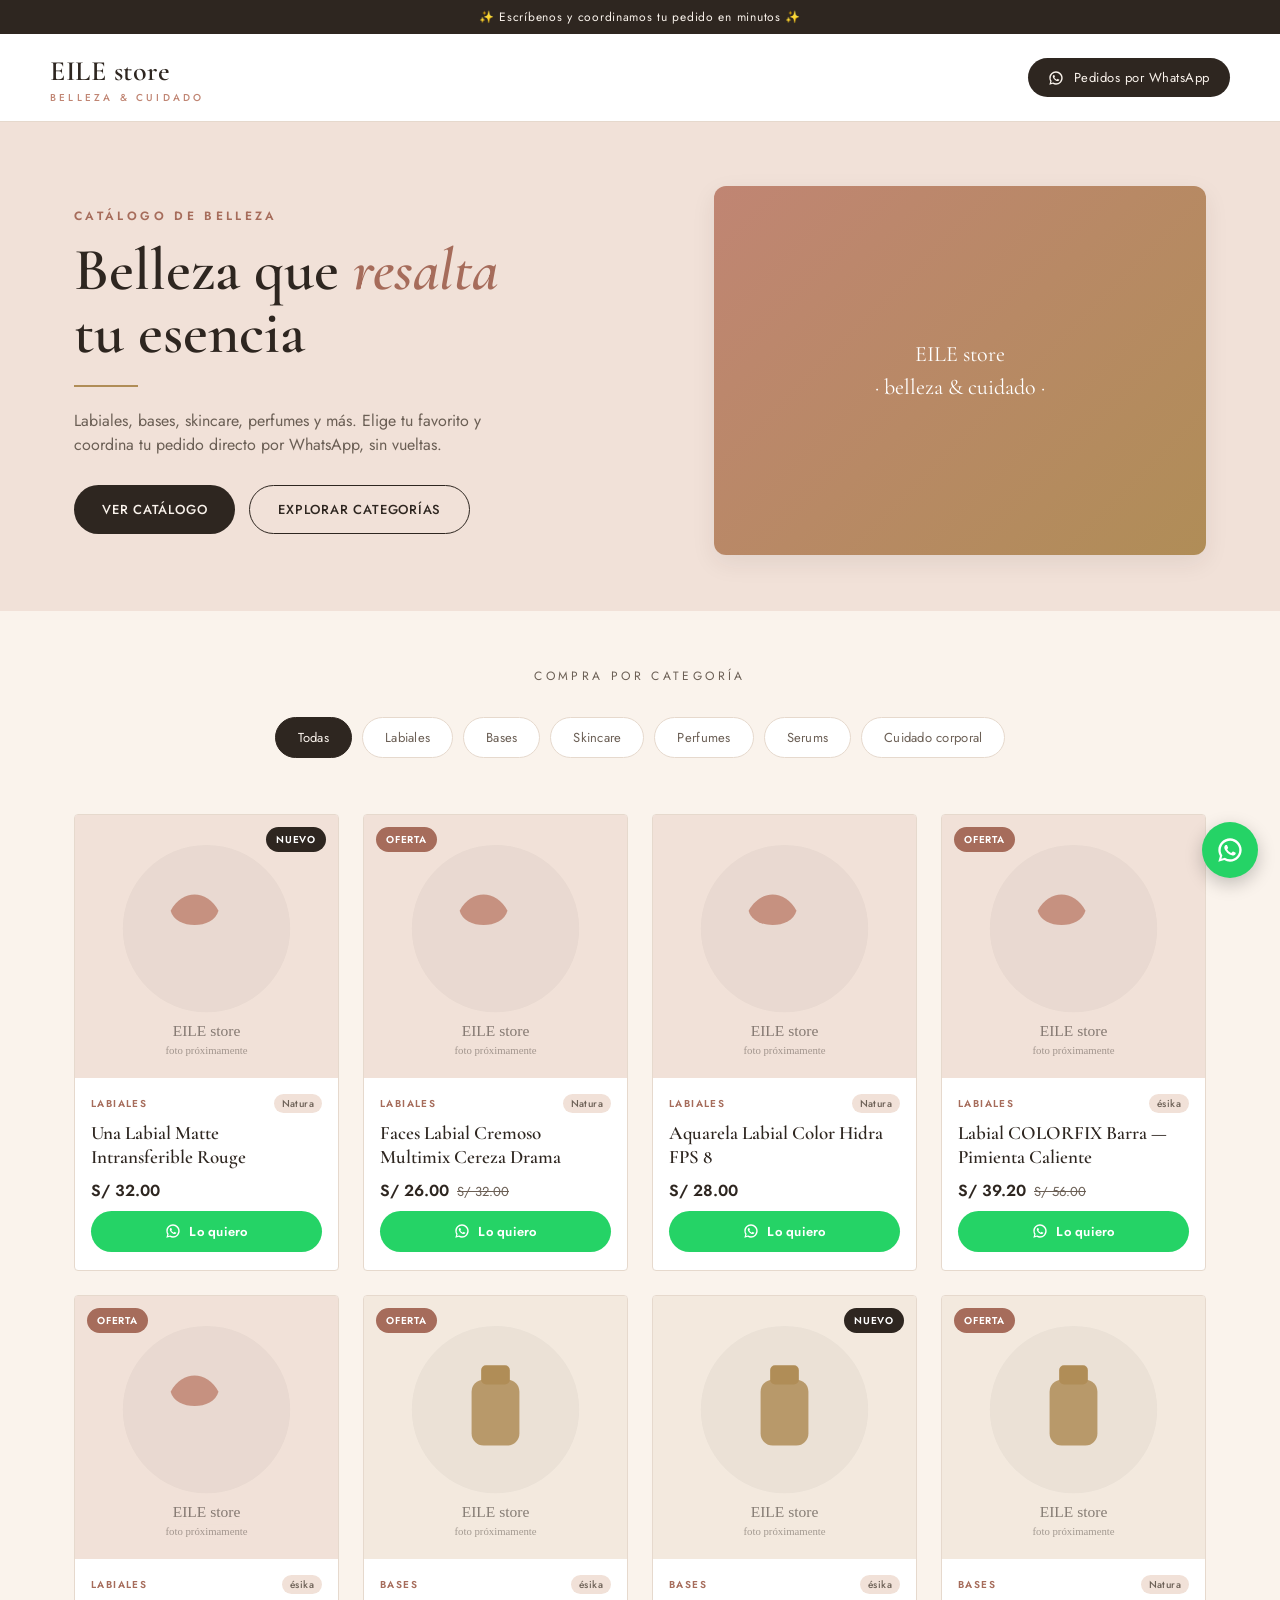
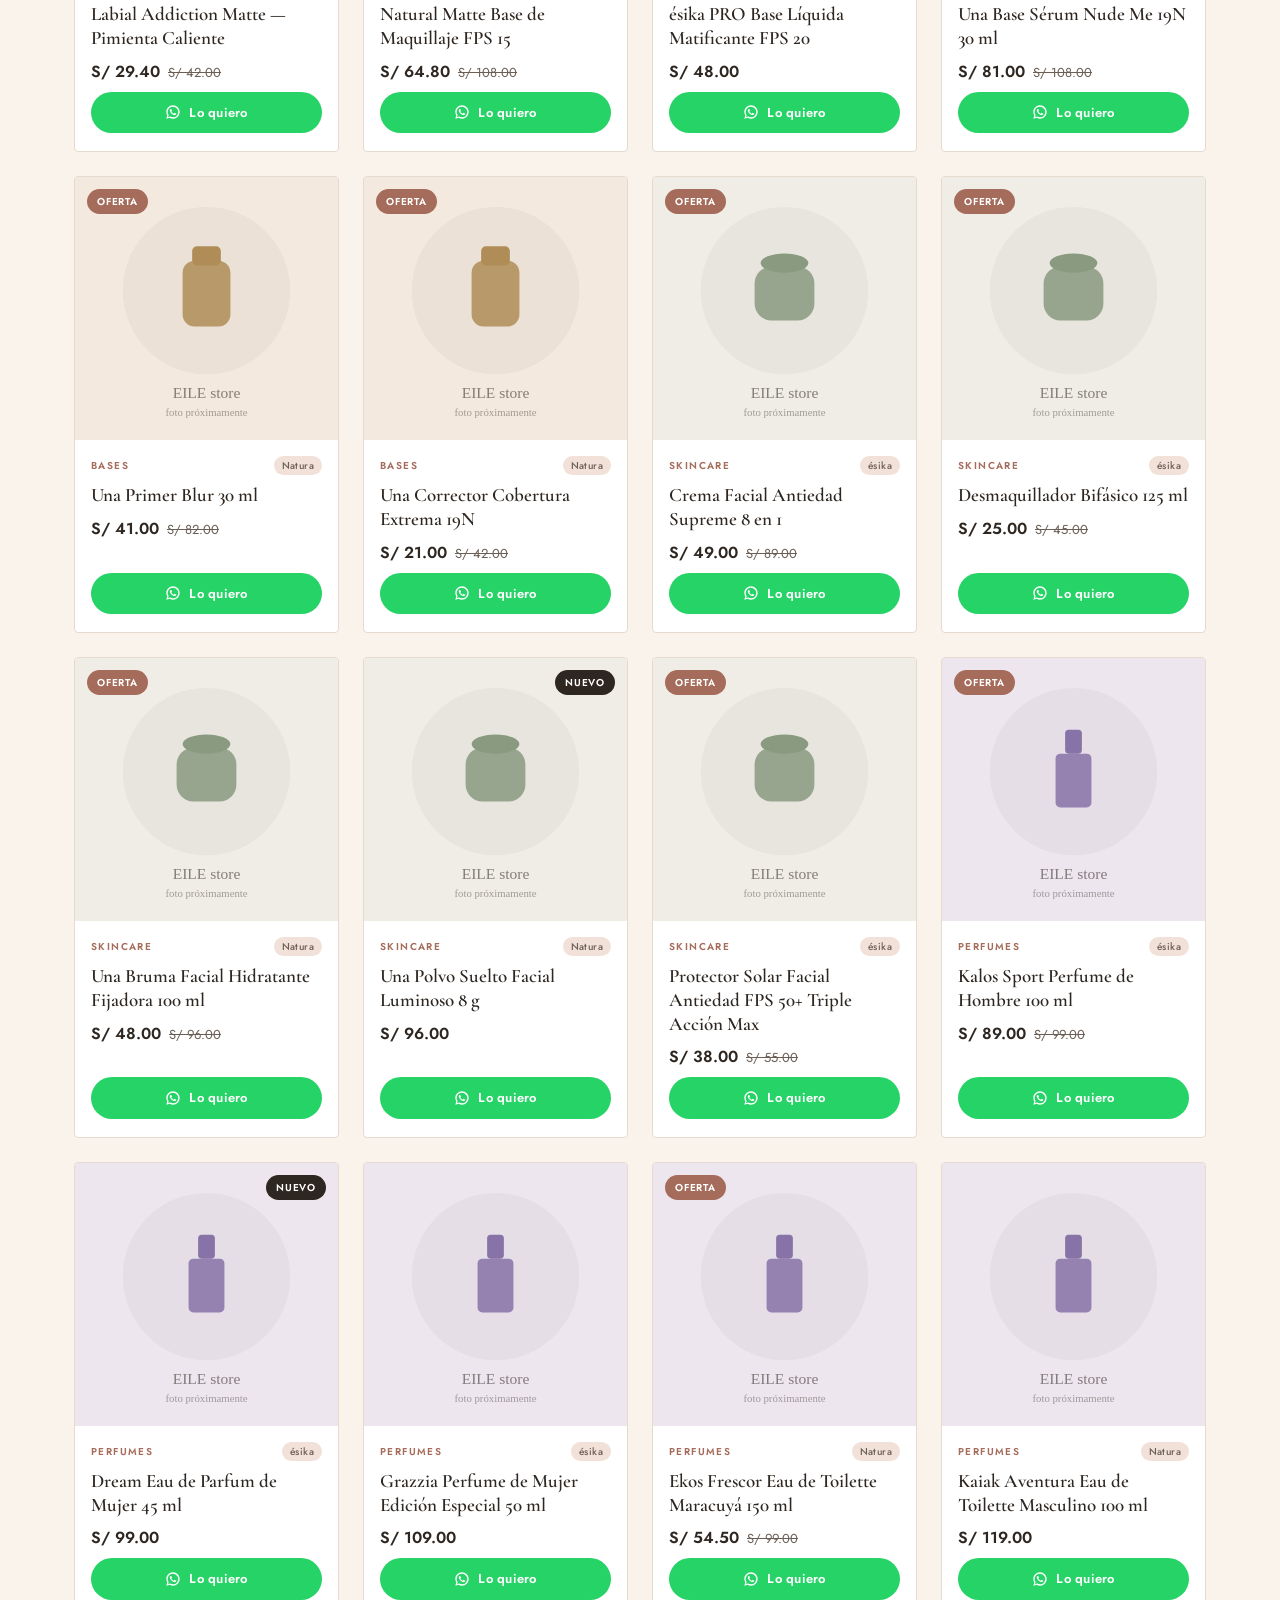
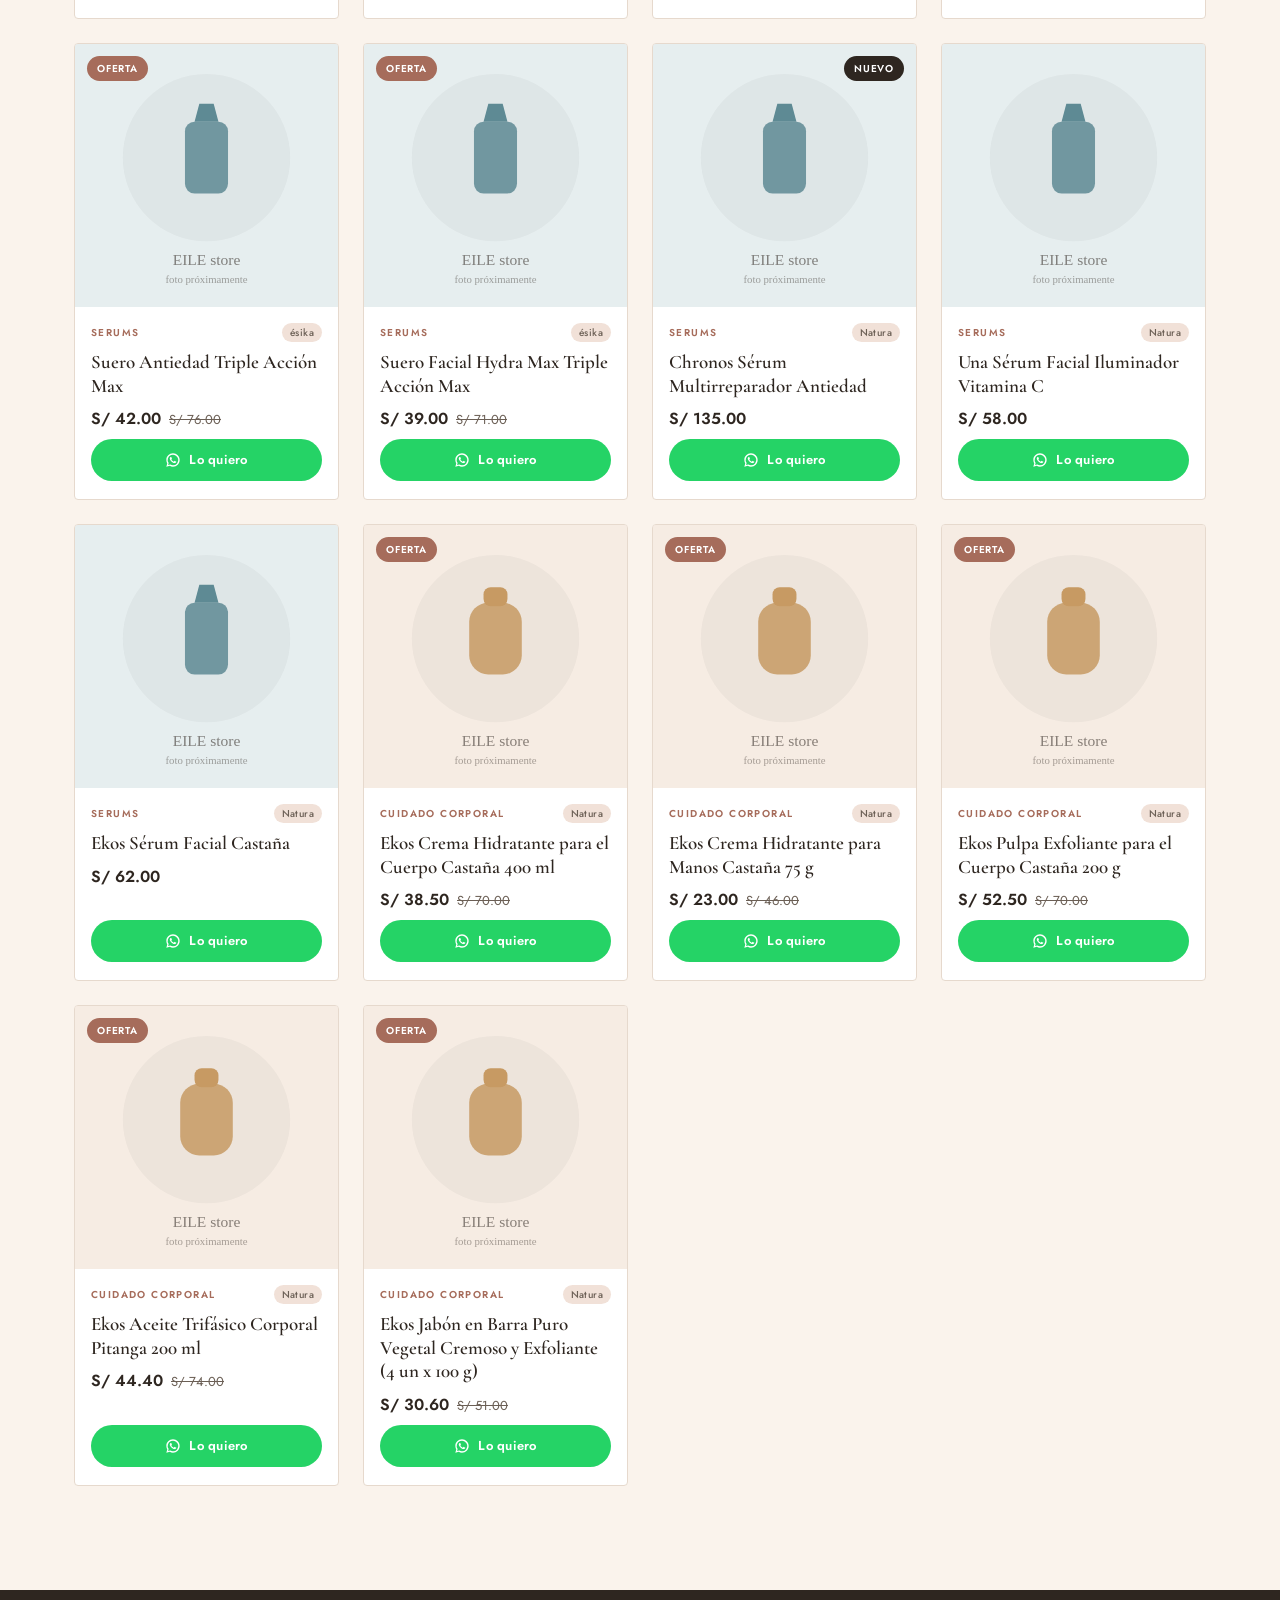
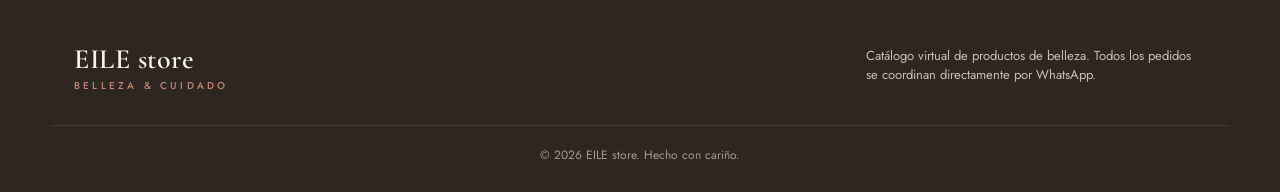
==== index.html @ 7c04ff1f "Add files via upload" ====
<!DOCTYPE html>
<html lang="es">
<head>
<meta charset="UTF-8">
<meta name="viewport" content="width=device-width, initial-scale=1.0">
<title>EILE store — Catálogo de belleza</title>
<meta name="description" content="Catálogo de productos de belleza EILE store. Escríbenos por WhatsApp para cotizar.">
<link rel="preconnect" href="https://fonts.googleapis.com">
<link href="https://fonts.googleapis.com/css2?family=Cormorant+Garamond:wght@500;600;700&family=Jost:wght@400;500;600&display=swap" rel="stylesheet">
<link rel="stylesheet" href="css/style.css">
</head>
<body>

<div class="top-bar">✨ Escríbenos y coordinamos tu pedido en minutos ✨</div>

<header class="header">
  <div class="container header-inner">
    <div class="logo">EILE store<span>BELLEZA &amp; CUIDADO</span></div>
    <a class="header-cta" id="header-wsp" href="#" target="_blank" rel="noopener">
      <svg viewBox="0 0 24 24" fill="currentColor"><path d="M12 2C6.48 2 2 6.48 2 12c0 1.85.5 3.58 1.38 5.07L2 22l5.06-1.33A9.94 9.94 0 0 0 12 22c5.52 0 10-4.48 10-10S17.52 2 12 2zm0 18a7.95 7.95 0 0 1-4.06-1.11l-.29-.17-3.01.79.8-2.93-.19-.3A7.96 7.96 0 1 1 12 20zm4.4-5.9c-.24-.12-1.43-.7-1.65-.78-.22-.08-.38-.12-.54.12-.16.24-.62.78-.76.94-.14.16-.28.18-.52.06-.24-.12-1.02-.38-1.94-1.2-.72-.64-1.2-1.44-1.34-1.68-.14-.24-.02-.37.1-.49.11-.11.24-.28.36-.42.12-.14.16-.24.24-.4.08-.16.04-.3-.02-.42-.06-.12-.54-1.3-.74-1.78-.2-.47-.4-.4-.54-.41-.14-.01-.3-.01-.46-.01-.16 0-.42.06-.64.3-.22.24-.84.82-.84 2s.86 2.32.98 2.48c.12.16 1.7 2.6 4.12 3.64.58.25 1.02.4 1.38.51.58.18 1.1.16 1.52.1.46-.07 1.43-.58 1.63-1.15.2-.57.2-1.05.14-1.15-.06-.1-.22-.16-.46-.28z"/></svg>
      <span>Pedidos por WhatsApp</span>
    </a>
  </div>
</header>

<section class="hero">
  <div class="container hero-inner">
    <div class="hero-copy">
      <div class="eyebrow">Catálogo de belleza</div>
      <h1>Belleza que <em>resalta</em><br>tu esencia</h1>
      <div class="hero-flourish"></div>
      <p>Labiales, bases, skincare, perfumes y más. Elige tu favorito y coordina tu pedido directo por WhatsApp, sin vueltas.</p>
      <div class="hero-actions">
        <a href="#catalogo" class="btn btn-primary">Ver catálogo</a>
        <a href="#categorias" class="btn btn-outline">Explorar categorías</a>
      </div>
    </div>
    <div class="hero-visual">EILE store<br>· belleza &amp; cuidado ·</div>
  </div>
</section>

<section class="categorias" id="categorias">
  <div class="container">
    <div class="section-title">Compra por categoría</div>
    <div class="chip-row" id="chip-row">
      <button class="chip active" data-cat="todas">Todas</button>
      <!-- Las demás categorías se generan solas desde config.js -->
    </div>
  </div>
</section>

<section class="productos" id="catalogo">
  <div class="container">
    <div class="grid" id="grid"></div>
  </div>
</section>

<footer class="footer">
  <div class="container footer-inner">
    <div>
      <div class="logo">EILE store<span>BELLEZA &amp; CUIDADO</span></div>
    </div>
    <p class="footer-note">Catálogo virtual de productos de belleza. Todos los pedidos se coordinan directamente por WhatsApp.</p>
  </div>
  <div class="container footer-bottom">
    © <span id="year"></span> EILE store. Hecho con cariño.
  </div>
</footer>

<a class="wsp-float" id="wsp-float" href="#" target="_blank" rel="noopener" aria-label="Escríbenos por WhatsApp">
  <svg viewBox="0 0 24 24" fill="currentColor"><path d="M12 2C6.48 2 2 6.48 2 12c0 1.85.5 3.58 1.38 5.07L2 22l5.06-1.33A9.94 9.94 0 0 0 12 22c5.52 0 10-4.48 10-10S17.52 2 12 2zm0 18a7.95 7.95 0 0 1-4.06-1.11l-.29-.17-3.01.79.8-2.93-.19-.3A7.96 7.96 0 1 1 12 20zm4.4-5.9c-.24-.12-1.43-.7-1.65-.78-.22-.08-.38-.12-.54.12-.16.24-.62.78-.76.94-.14.16-.28.18-.52.06-.24-.12-1.02-.38-1.94-1.2-.72-.64-1.2-1.44-1.34-1.68-.14-.24-.02-.37.1-.49.11-.11.24-.28.36-.42.12-.14.16-.24.24-.4.08-.16.04-.3-.02-.42-.06-.12-.54-1.3-.74-1.78-.2-.47-.4-.4-.54-.41-.14-.01-.3-.01-.46-.01-.16 0-.42.06-.64.3-.22.24-.84.82-.84 2s.86 2.32.98 2.48c.12.16 1.7 2.6 4.12 3.64.58.25 1.02.4 1.38.51.58.18 1.1.16 1.52.1.46-.07 1.43-.58 1.63-1.15.2-.57.2-1.05.14-1.15-.06-.1-.22-.16-.46-.28z"/></svg>
</a>

<script src="js/config.js"></script>
<script src="js/products.js"></script>
<script src="js/app.js"></script>
</body>
</html>
---- css/style.css ----
/* ============================================================
   EILE store — Identidad visual
   Cream + rosé terracota + dorado. Serif elegante para títulos,
   sans limpia para todo lo funcional.
============================================================ */

:root {
  --cream: #FAF3EC;
  --ink: #2E2620;
  --ink-soft: #6B5F55;
  --rose: #C08573;
  --rose-dark: #A66C5B;
  --gold: #B08D57;
  --blush: #F1E1D8;
  --white: #FFFFFF;
  --border: #E6D9CD;

  --font-display: "Cormorant Garamond", Georgia, serif;
  --font-body: "Jost", "Poppins", sans-serif;

  --radius: 4px;
  --shadow: 0 8px 24px rgba(46, 38, 32, 0.08);
}

* { box-sizing: border-box; margin: 0; padding: 0; }

html { scroll-behavior: smooth; }

body {
  font-family: var(--font-body);
  background: var(--cream);
  color: var(--ink);
  line-height: 1.5;
  -webkit-font-smoothing: antialiased;
}

a { color: inherit; text-decoration: none; }
img { max-width: 100%; display: block; }
button { font-family: inherit; cursor: pointer; border: none; background: none; }
:focus-visible { outline: 2px solid var(--rose); outline-offset: 3px; }

.container {
  max-width: 1180px;
  margin: 0 auto;
  padding: 0 24px;
}

/* ---------- Header ---------- */
.top-bar {
  background: var(--ink);
  color: var(--cream);
  font-size: 12px;
  letter-spacing: 0.06em;
  text-align: center;
  padding: 8px 16px;
}

.header {
  background: var(--white);
  border-bottom: 1px solid var(--border);
  position: sticky;
  top: 0;
  z-index: 50;
}

.header-inner {
  display: flex;
  align-items: center;
  justify-content: space-between;
  padding: 16px 0;
}

.logo {
  font-family: var(--font-display);
  font-size: 28px;
  font-weight: 600;
  letter-spacing: 0.02em;
}

.logo span {
  display: block;
  font-family: var(--font-body);
  font-size: 10px;
  letter-spacing: 0.32em;
  color: var(--rose);
  font-weight: 500;
  margin-top: -2px;
}

.header-cta {
  display: flex;
  align-items: center;
  gap: 10px;
  background: var(--ink);
  color: var(--cream);
  padding: 10px 20px;
  border-radius: 999px;
  font-size: 13px;
  letter-spacing: 0.04em;
  transition: background 0.2s ease;
}

.header-cta:hover { background: var(--rose-dark); }
.header-cta svg { width: 16px; height: 16px; }

/* ---------- Hero ---------- */
.hero {
  background: var(--blush);
  padding: 64px 0 56px;
  position: relative;
  overflow: hidden;
}

.hero-inner {
  display: flex;
  align-items: center;
  gap: 48px;
  flex-wrap: wrap;
}

.hero-copy { flex: 1 1 420px; }

.eyebrow {
  font-size: 12px;
  letter-spacing: 0.28em;
  text-transform: uppercase;
  color: var(--rose-dark);
  font-weight: 600;
  margin-bottom: 14px;
}

.hero h1 {
  font-family: var(--font-display);
  font-size: clamp(38px, 5.5vw, 60px);
  font-weight: 600;
  line-height: 1.05;
  margin-bottom: 20px;
}

.hero h1 em {
  font-style: italic;
  color: var(--rose-dark);
}

.hero-flourish {
  width: 64px;
  height: 2px;
  background: var(--gold);
  margin: 20px 0 22px;
}

.hero p {
  font-size: 16px;
  color: var(--ink-soft);
  max-width: 440px;
  margin-bottom: 28px;
}

.hero-actions { display: flex; gap: 14px; flex-wrap: wrap; }

.btn {
  display: inline-flex;
  align-items: center;
  gap: 8px;
  padding: 14px 28px;
  border-radius: 999px;
  font-size: 13px;
  letter-spacing: 0.06em;
  text-transform: uppercase;
  font-weight: 500;
  transition: all 0.2s ease;
}

.btn-primary { background: var(--ink); color: var(--cream); }
.btn-primary:hover { background: var(--rose-dark); }

.btn-outline { background: transparent; color: var(--ink); border: 1px solid var(--ink); }
.btn-outline:hover { background: var(--ink); color: var(--cream); }

.hero-visual {
  flex: 1 1 320px;
  aspect-ratio: 4/3;
  background: linear-gradient(135deg, var(--rose) 0%, var(--gold) 100%);
  border-radius: 12px;
  display: flex;
  align-items: center;
  justify-content: center;
  color: var(--white);
  font-family: var(--font-display);
  font-size: 22px;
  text-align: center;
  padding: 32px;
  box-shadow: var(--shadow);
}

/* ---------- Categorías ---------- */
.section-title {
  text-align: center;
  font-family: var(--font-body);
  font-size: 12px;
  letter-spacing: 0.28em;
  text-transform: uppercase;
  color: var(--ink-soft);
  margin-bottom: 32px;
}

.categorias {
  padding: 56px 0 16px;
}

.chip-row {
  display: flex;
  flex-wrap: wrap;
  gap: 10px;
  justify-content: center;
}

.chip {
  padding: 10px 22px;
  border-radius: 999px;
  border: 1px solid var(--border);
  background: var(--white);
  font-size: 13px;
  letter-spacing: 0.02em;
  color: var(--ink-soft);
  transition: all 0.2s ease;
}

.chip:hover { border-color: var(--rose); color: var(--rose-dark); }

.chip.active {
  background: var(--ink);
  color: var(--cream);
  border-color: var(--ink);
}

/* ---------- Grid de productos ---------- */
.productos {
  padding: 40px 0 80px;
}

.grid {
  display: grid;
  grid-template-columns: repeat(auto-fill, minmax(230px, 1fr));
  gap: 24px;
}

.card {
  background: var(--white);
  border: 1px solid var(--border);
  border-radius: var(--radius);
  overflow: hidden;
  display: flex;
  flex-direction: column;
  transition: box-shadow 0.2s ease, transform 0.2s ease;
}

.card:hover {
  box-shadow: var(--shadow);
  transform: translateY(-3px);
}

.card-media {
  position: relative;
  aspect-ratio: 1/1;
  background: var(--blush);
  overflow: hidden;
}

.card-media img {
  width: 100%;
  height: 100%;
  object-fit: cover;
}

.badge {
  position: absolute;
  top: 12px;
  left: 12px;
  font-size: 10px;
  letter-spacing: 0.08em;
  text-transform: uppercase;
  font-weight: 600;
  padding: 5px 10px;
  border-radius: 999px;
  color: var(--white);
}

.badge-oferta { background: var(--rose-dark); }
.badge-nuevo { background: var(--ink); left: auto; right: 12px; }

.card-body {
  padding: 16px 16px 18px;
  display: flex;
  flex-direction: column;
  gap: 8px;
  flex: 1;
}

.card-meta {
  display: flex;
  align-items: center;
  justify-content: space-between;
  gap: 8px;
}

.card-cat {
  font-size: 10px;
  letter-spacing: 0.14em;
  text-transform: uppercase;
  color: var(--rose-dark);
  font-weight: 600;
}

.card-brand {
  font-size: 10px;
  letter-spacing: 0.04em;
  color: var(--ink-soft);
  background: var(--blush);
  padding: 2px 8px;
  border-radius: 999px;
  font-weight: 500;
}

.card-name {
  font-family: var(--font-display);
  font-size: 19px;
  font-weight: 600;
  line-height: 1.25;
}

.card-price-row {
  display: flex;
  align-items: baseline;
  gap: 8px;
  margin-top: 2px;
}

.card-price { font-size: 16px; font-weight: 600; color: var(--ink); }
.card-price-old {
  font-size: 13px;
  color: var(--ink-soft);
  text-decoration: line-through;
}

.card-cta {
  margin-top: auto;
  padding-top: 10px;
  display: flex;
  align-items: center;
  justify-content: center;
  gap: 8px;
  background: #25D366;
  color: var(--white);
  padding: 11px 14px;
  border-radius: 999px;
  font-size: 13px;
  font-weight: 600;
  letter-spacing: 0.02em;
  transition: filter 0.2s ease;
}

.card-cta:hover { filter: brightness(0.94); }
.card-cta svg { width: 16px; height: 16px; flex-shrink: 0; }

.no-results {
  text-align: center;
  padding: 60px 20px;
  color: var(--ink-soft);
  font-family: var(--font-display);
  font-size: 20px;
  grid-column: 1 / -1;
}

/* ---------- Footer ---------- */
.footer {
  background: var(--ink);
  color: var(--cream);
  padding: 48px 0 28px;
  margin-top: 24px;
}

.footer-inner {
  display: flex;
  justify-content: space-between;
  align-items: center;
  flex-wrap: wrap;
  gap: 20px;
}

.footer .logo { color: var(--cream); }
.footer .logo span { color: var(--rose); }

.footer-note {
  font-size: 13px;
  color: #C9BFB4;
  max-width: 340px;
}

.footer-bottom {
  border-top: 1px solid #453A31;
  margin-top: 32px;
  padding-top: 20px;
  text-align: center;
  font-size: 12px;
  color: #A79A8C;
}

/* ---------- Botón flotante de WhatsApp ---------- */
.wsp-float {
  position: fixed;
  bottom: 22px;
  right: 22px;
  background: #25D366;
  color: var(--white);
  width: 56px;
  height: 56px;
  border-radius: 50%;
  display: flex;
  align-items: center;
  justify-content: center;
  box-shadow: 0 6px 18px rgba(0,0,0,0.22);
  z-index: 60;
  transition: transform 0.2s ease;
}

.wsp-float:hover { transform: scale(1.06); }
.wsp-float svg { width: 28px; height: 28px; }

/* ---------- Responsive ---------- */
@media (max-width: 640px) {
  .header-cta span { display: none; }
  .hero { padding: 44px 0 40px; }
  .hero-inner { gap: 32px; }
  .footer-inner { flex-direction: column; align-items: flex-start; }
  .grid { grid-template-columns: repeat(auto-fill, minmax(160px, 1fr)); gap: 14px; }
  .card-name { font-size: 16px; }
}

@media (prefers-reduced-motion: reduce) {
  * { transition: none !important; scroll-behavior: auto !important; }
}
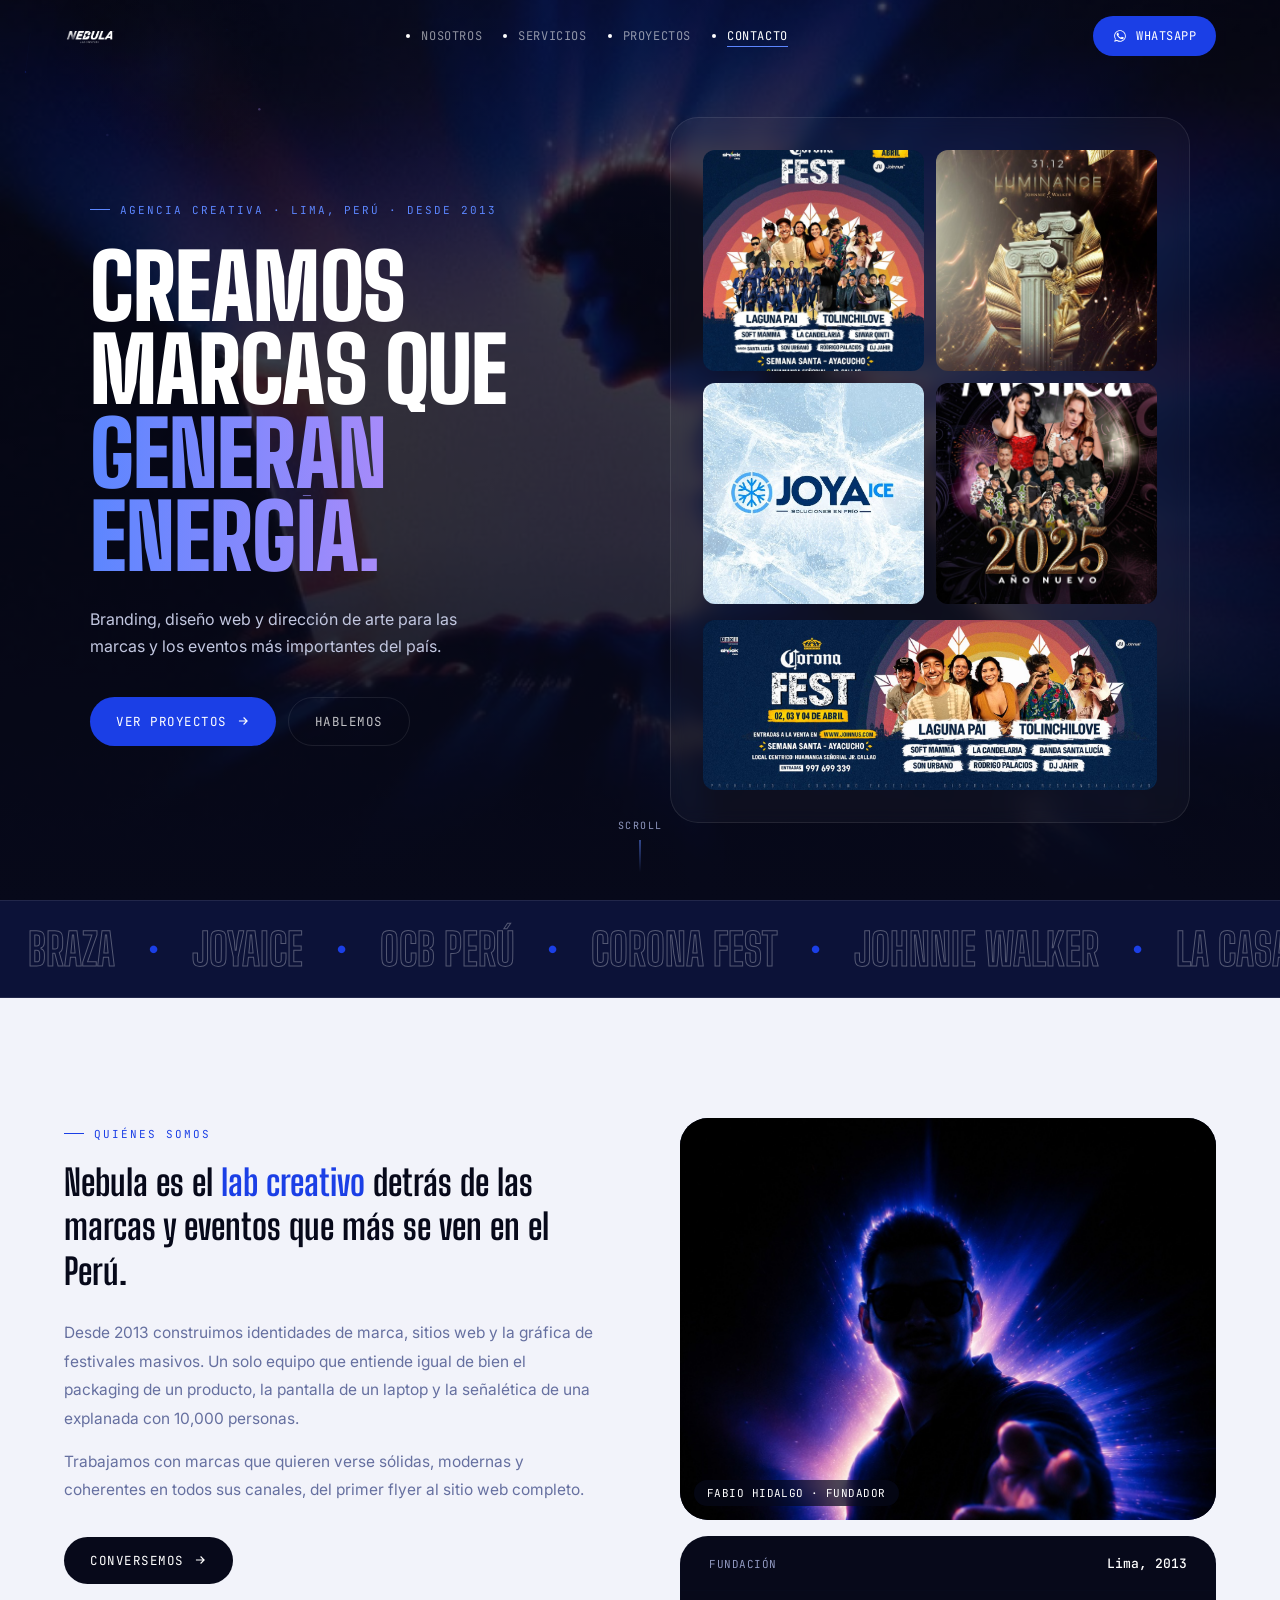
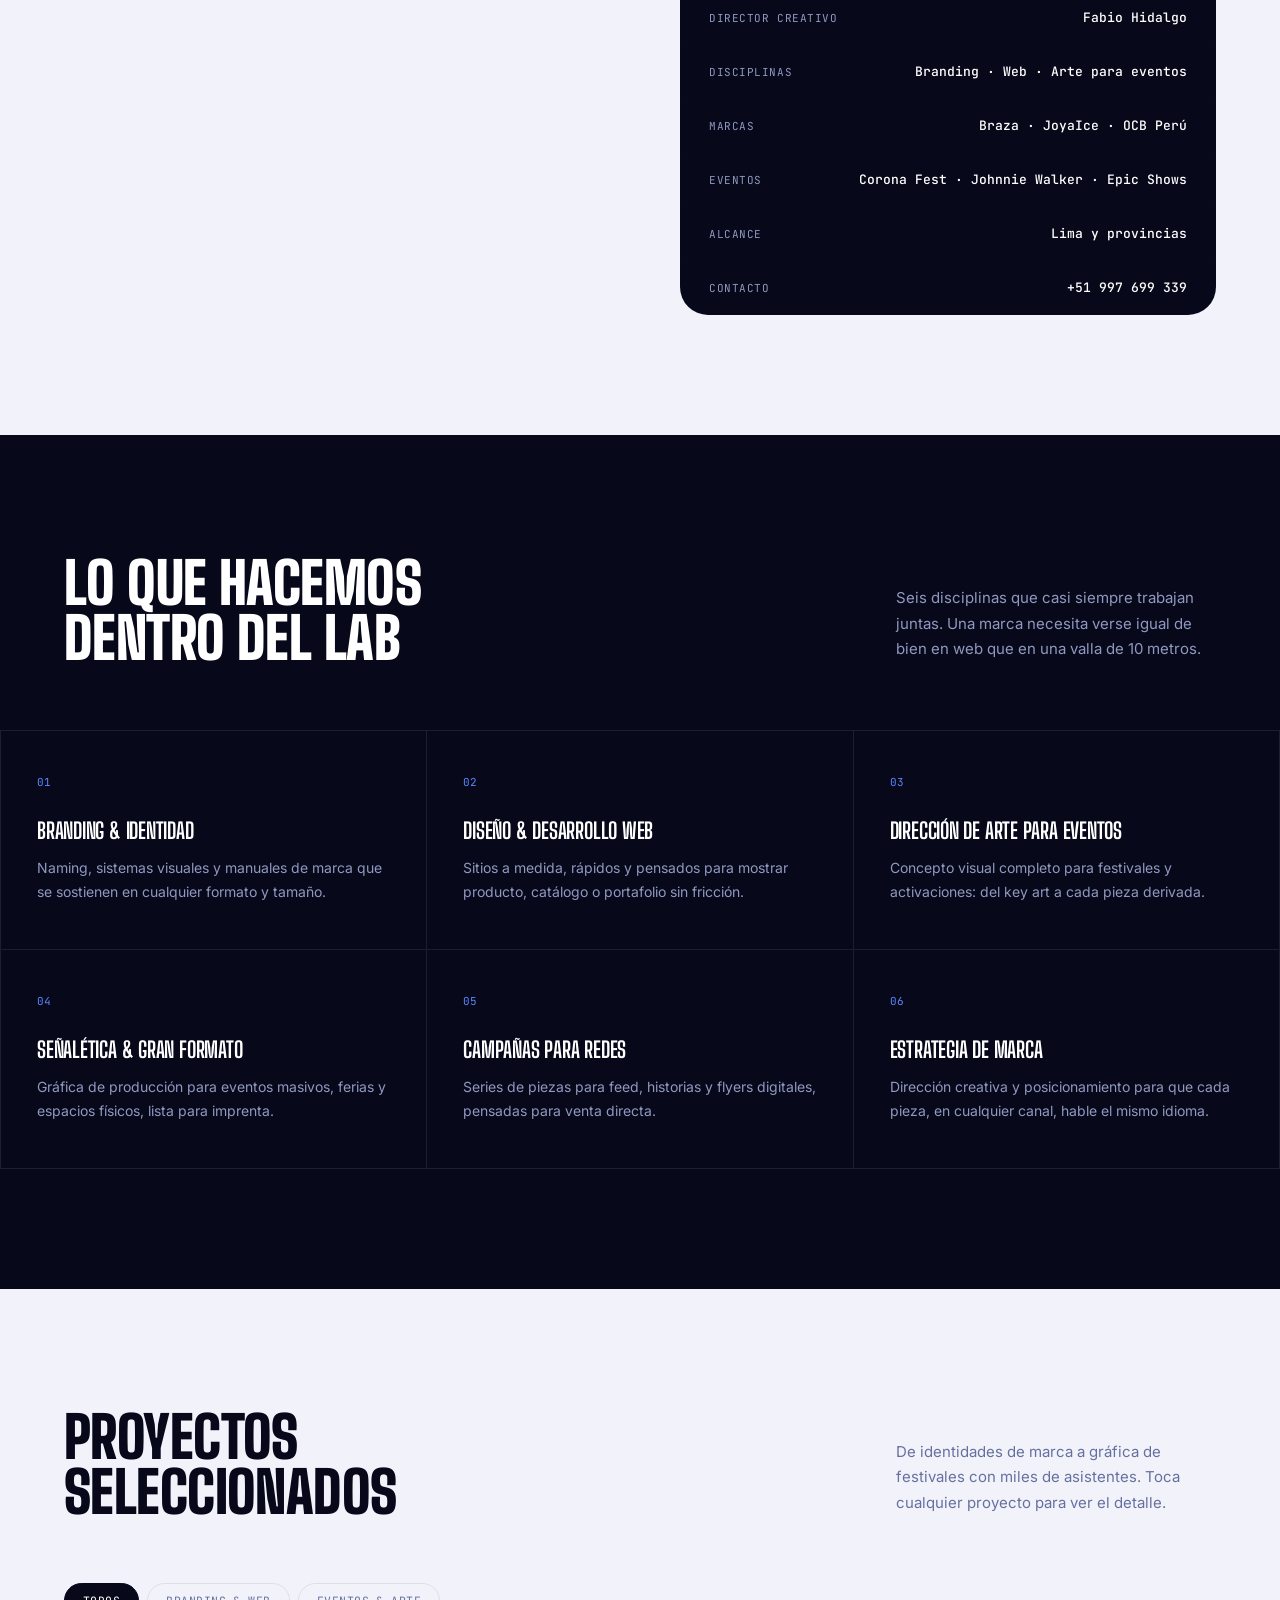
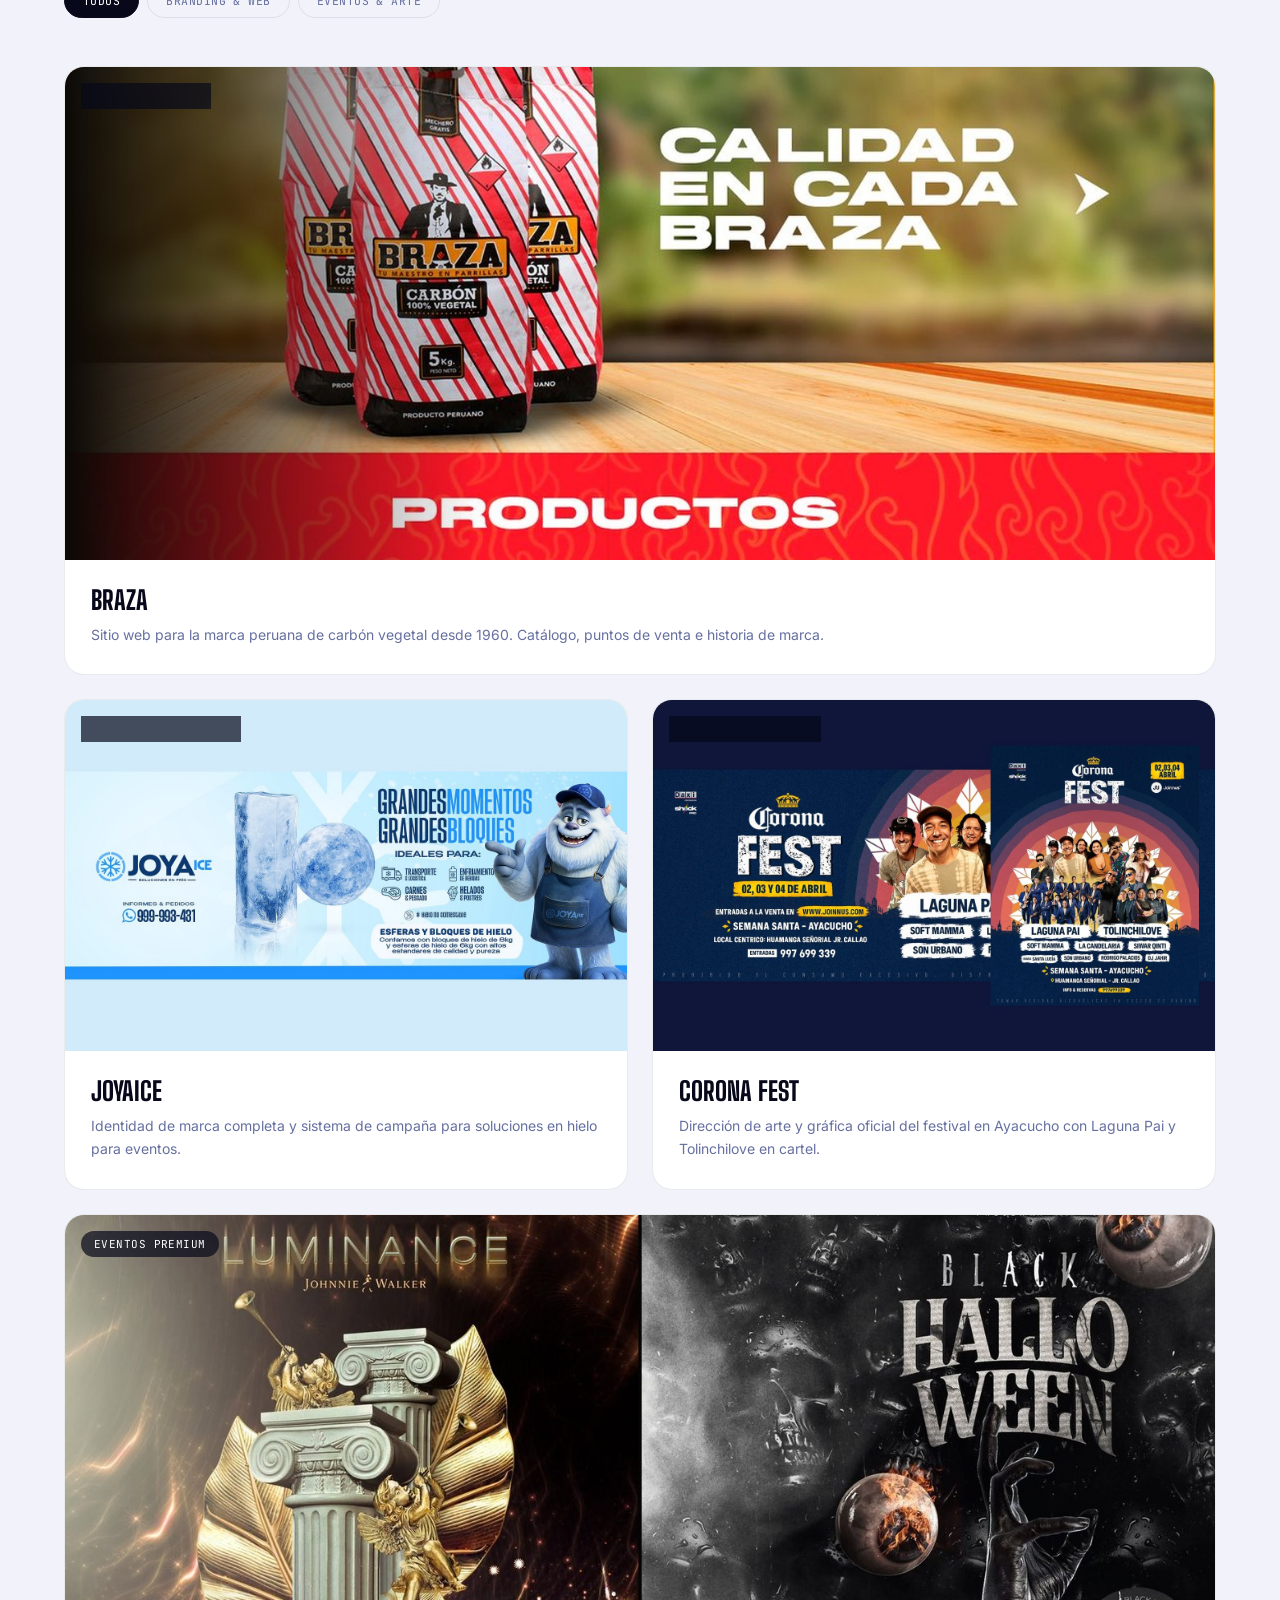
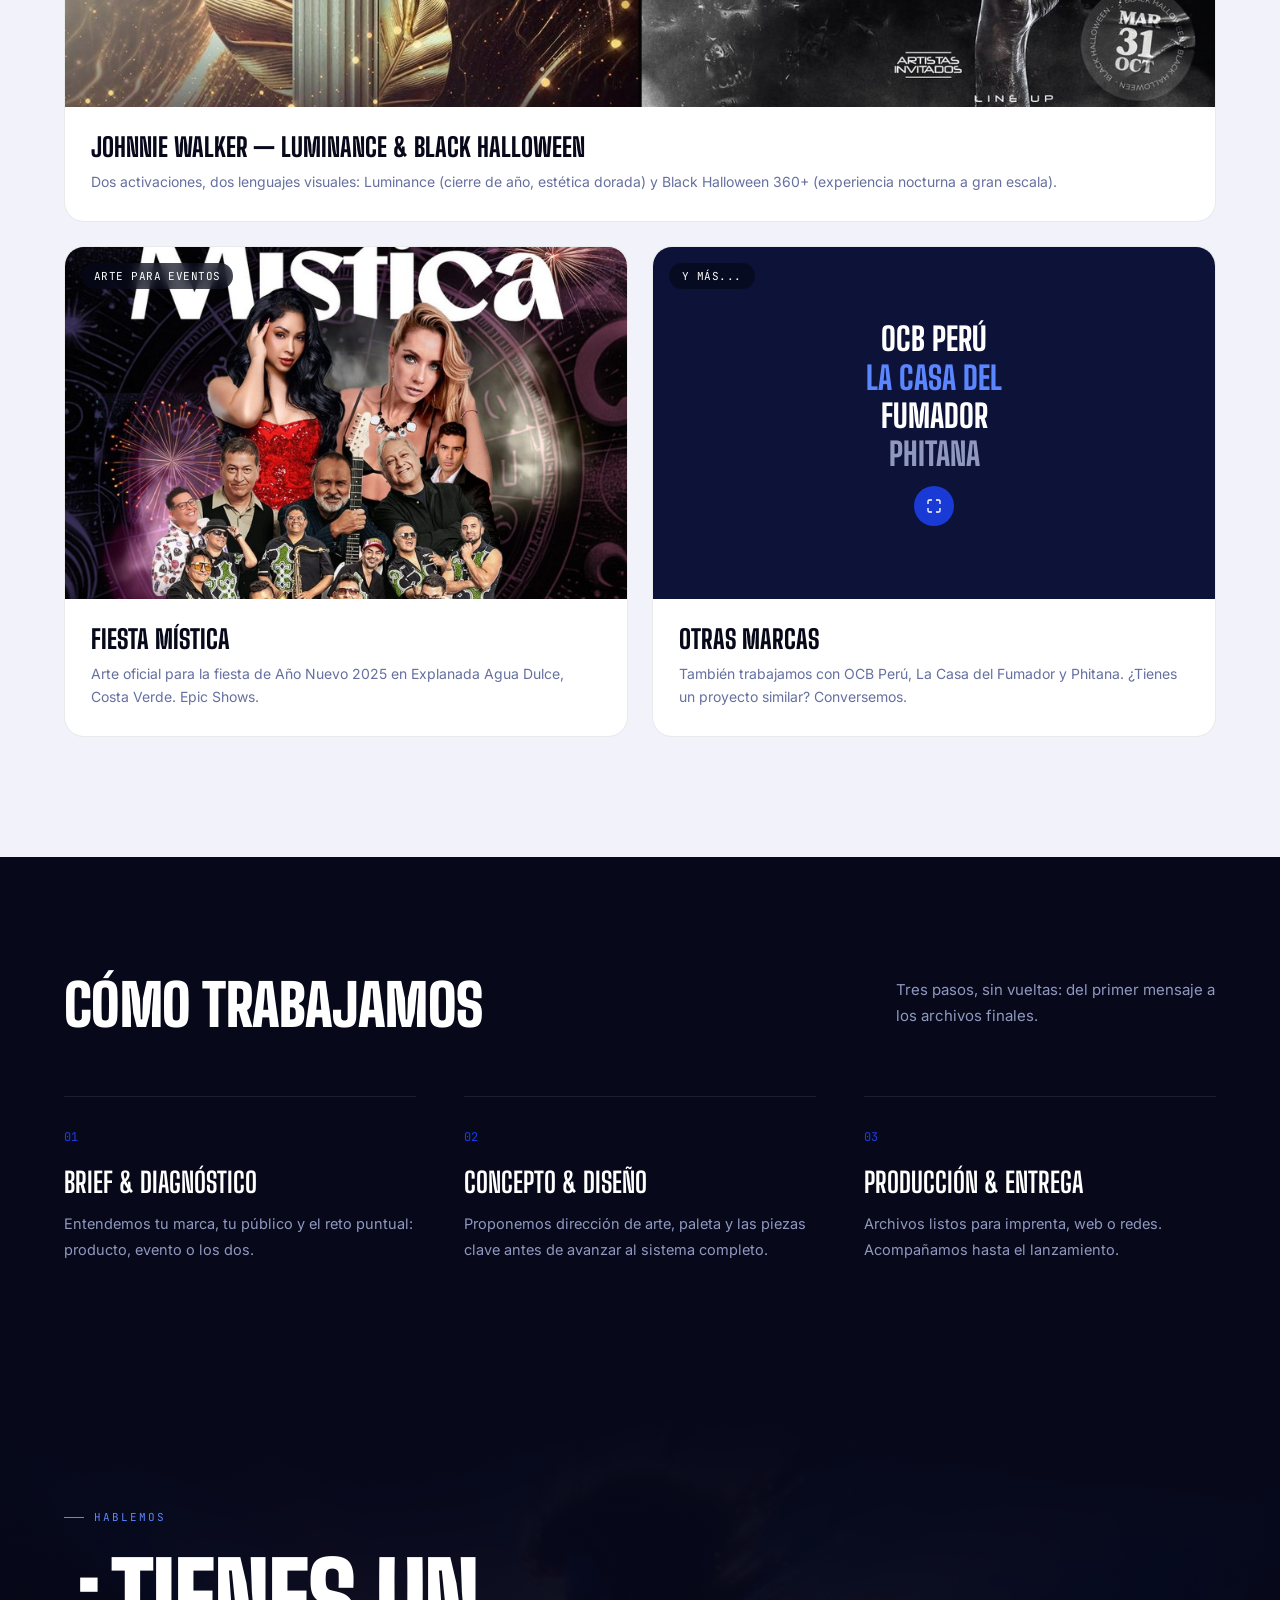
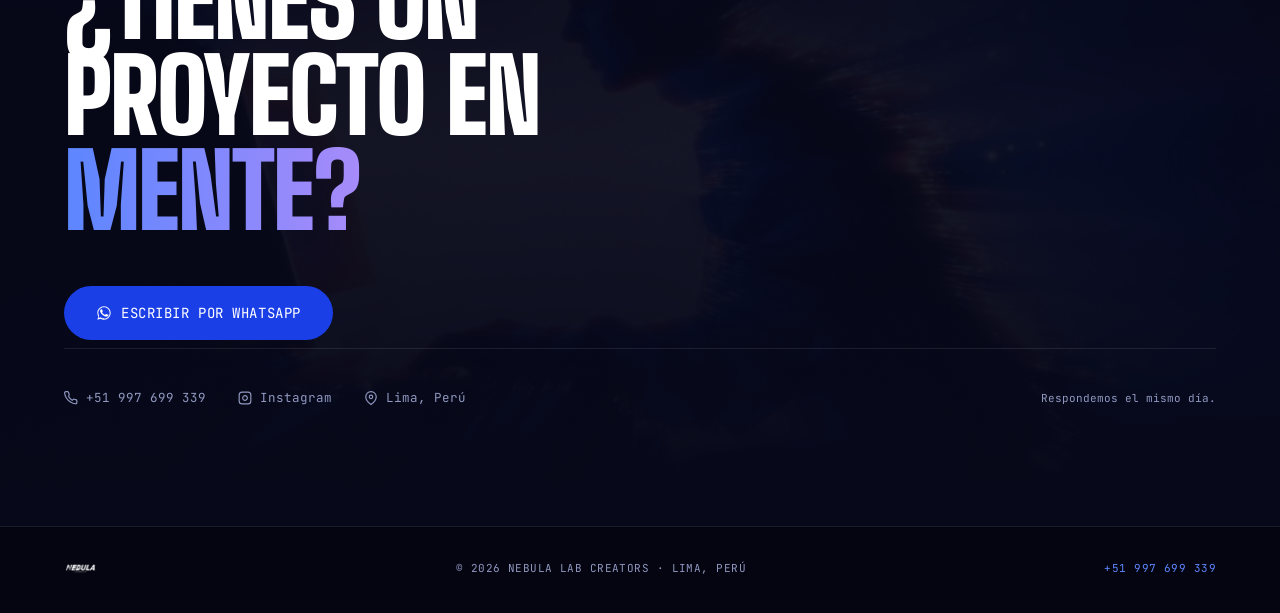
==== commit 24d305fa: "Add files via upload" ====
--- a/index.html
+++ b/index.html
@@ -3,76 +3,716 @@
 <head>
 <meta charset="UTF-8">
 <meta name="viewport" content="width=device-width, initial-scale=1.0">
-<title>EILE store — Catálogo de belleza</title>
-<meta name="description" content="Catálogo de productos de belleza EILE store. Escríbenos por WhatsApp para cotizar.">
+<title>Nebula Lab Creators — Agencia Creativa · Lima, Perú</title>
+<meta name="description" content="Nebula Lab Creators: agencia creativa peruana desde 2013. Branding, diseño web, dirección de arte para eventos masivos y señalética. Lima, Perú.">
+<link rel="icon" href="data:image/svg+xml,%3Csvg xmlns='http://www.w3.org/2000/svg' viewBox='0 0 100 100'%3E%3Crect width='100' height='100' rx='20' fill='%2307091A'/%3E%3Cpath d='M58 18 L30 56 L48 56 L42 84 L74 42 L54 42 Z' fill='%231B3FE6'/%3E%3C/svg%3E">
+<meta property="og:title" content="Nebula Lab Creators — Agencia Creativa en Lima, Perú">
+<meta property="og:description" content="Branding, diseño web y dirección de arte para las marcas y los eventos más importantes del país.">
+<meta property="og:image" content="assets/img/nebula-hero-bg.jpg">
+<meta property="og:type" content="website">
 <link rel="preconnect" href="https://fonts.googleapis.com">
-<link href="https://fonts.googleapis.com/css2?family=Cormorant+Garamond:wght@500;600;700&family=Jost:wght@400;500;600&display=swap" rel="stylesheet">
-<link rel="stylesheet" href="css/style.css">
+<link rel="preconnect" href="https://fonts.gstatic.com" crossorigin>
+<link href="https://fonts.googleapis.com/css2?family=Big+Shoulders+Display:wght@700;800;900&family=Inter:wght@400;500;600&family=JetBrains+Mono:wght@400;500&display=swap" rel="stylesheet">
+<style>
+/* ===== RESET & TOKENS ===== */
+:root{
+  --ink:#07091A; --deep:#0C1238; --blue:#1B3FE6; --volt:#5C86FF;
+  --paper:#F2F3FA; --white:#FFFFFF; --muted:#9098C0; --muted2:#C2C7E0;
+  --line:rgba(255,255,255,0.09); --line-d:rgba(20,24,43,0.09);
+  --D:'Big Shoulders Display',sans-serif;
+  --B:'Inter',sans-serif; --M:'JetBrains Mono',monospace;
+  --r:20px; --rL:28px;
+}
+*{margin:0;padding:0;box-sizing:border-box;}
+html{scroll-behavior:smooth;}
+body{font-family:var(--B);background:var(--ink);color:#fff;overflow-x:hidden;-webkit-font-smoothing:antialiased;}
+a{color:inherit;text-decoration:none;}
+img{display:block;max-width:100%;}
+button{cursor:pointer;border:none;background:none;font-family:inherit;color:inherit;}
+::selection{background:var(--blue);color:#fff;}
+
+/* ===== UTILITIES ===== */
+.wrap{max-width:1280px;margin:0 auto;padding:0 clamp(20px,5vw,64px);}
+.eyebrow{font-family:var(--M);font-size:11px;letter-spacing:.18em;text-transform:uppercase;color:var(--volt);display:inline-flex;align-items:center;gap:10px;}
+.eyebrow::before{content:"";width:20px;height:1px;background:var(--volt);display:block;}
+.reveal{opacity:0;transform:translateY(32px);transition:opacity .9s cubic-bezier(.16,.84,.44,1),transform .9s cubic-bezier(.16,.84,.44,1);}
+.reveal.in{opacity:1;transform:none;}
+.d1{transition-delay:.06s}.d2{transition-delay:.12s}.d3{transition-delay:.18s}.d4{transition-delay:.24s}.d5{transition-delay:.30s}.d6{transition-delay:.36s}
+
+/* ===== BUTTONS ===== */
+.btn{display:inline-flex;align-items:center;gap:9px;font-family:var(--M);font-size:12.5px;letter-spacing:.04em;text-transform:uppercase;padding:15px 26px;border-radius:999px;white-space:nowrap;transition:transform .35s cubic-bezier(.16,.84,.44,1),box-shadow .35s ease,background .25s ease;}
+.btn svg{width:14px;height:14px;flex:none;}
+.btn-primary{background:var(--blue);color:#fff;}
+.btn-primary:hover{background:var(--volt);transform:translateY(-3px);box-shadow:0 16px 32px -12px rgba(27,63,230,.6);}
+.btn-outline{border:1px solid var(--line);color:rgba(255,255,255,.75);}
+.btn-outline:hover{border-color:var(--volt);color:#fff;transform:translateY(-3px);}
+.btn-dark{background:var(--ink);color:#fff;}
+.btn-dark:hover{background:var(--blue);transform:translateY(-3px);}
+
+/* ===== NAV ===== */
+.nav{position:fixed;top:0;left:0;right:0;z-index:300;height:72px;display:flex;align-items:center;transition:background .4s ease,border-color .4s ease,backdrop-filter .4s ease;border-bottom:1px solid transparent;}
+.nav.glass{background:rgba(7,9,26,.82);backdrop-filter:blur(16px);-webkit-backdrop-filter:blur(16px);border-bottom:1px solid var(--line);}
+.nav .wrap{display:flex;align-items:center;justify-content:space-between;gap:24px;width:100%;}
+.nav__logo{display:flex;align-items:center;gap:10px;height:28px;}
+.nav__logo img{height:100%;width:auto;}
+.nav__links{display:flex;gap:36px;font-family:var(--M);font-size:12px;letter-spacing:.05em;text-transform:uppercase;}
+.nav__links a{color:rgba(255,255,255,.55);position:relative;padding-bottom:3px;transition:color .25s;}
+.nav__links a:hover,.nav__links a.active{color:#fff;}
+.nav__links a::after{content:"";position:absolute;bottom:0;left:0;width:0;height:1px;background:var(--volt);transition:width .3s ease;}
+.nav__links a.active::after,.nav__links a:hover::after{width:100%;}
+.nav__actions{display:flex;align-items:center;gap:14px;}
+.nav__burger{display:none;flex-direction:column;gap:5px;width:24px;padding:4px 0;}
+.nav__burger span{height:1.5px;background:#fff;border-radius:1px;transition:all .3s ease;}
+
+/* mobile menu */
+.mobile-menu{display:none;position:fixed;inset:0;z-index:299;background:rgba(7,9,26,.97);backdrop-filter:blur(20px);flex-direction:column;justify-content:center;padding:80px clamp(20px,8vw,80px) 40px;opacity:0;pointer-events:none;transition:opacity .4s ease;}
+.mobile-menu.open{opacity:1;pointer-events:auto;}
+.mobile-menu__links{display:flex;flex-direction:column;gap:6px;margin-bottom:48px;}
+.mobile-menu__links a{font-family:var(--D);font-size:clamp(40px,12vw,72px);font-weight:800;text-transform:uppercase;color:rgba(255,255,255,.2);line-height:1.05;transition:color .3s ease;}
+.mobile-menu__links a:hover{color:#fff;}
+.mobile-menu__foot{display:flex;gap:14px;flex-wrap:wrap;}
+
+/* ===== HERO ===== */
+.hero{min-height:100svh;position:relative;display:flex;align-items:center;overflow:hidden;padding:100px 0 60px;}
+#heroCanvas{position:absolute;inset:0;z-index:0;}
+.hero__bg{position:absolute;inset:0;z-index:1;background:url('assets/img/nebula-hero-bg.jpg') center/cover;opacity:.4;animation:bgDrift 30s ease-in-out infinite alternate;}
+@keyframes bgDrift{from{transform:scale(1.02);}to{transform:scale(1.1) translate(-1%,-1%);}}
+.hero__bg::after{content:"";position:absolute;inset:0;background:radial-gradient(ellipse 70% 60% at 50% -10%,rgba(27,63,230,.18),transparent 70%),linear-gradient(180deg,rgba(7,9,26,.3) 0%,rgba(7,9,26,.55) 60%,var(--ink) 100%);}
+.hero__content{position:relative;z-index:2;display:grid;grid-template-columns:1fr 1fr;gap:60px;align-items:center;}
+.hero__left{}
+.hero__tag{margin-bottom:28px;}
+.hero__title{font-family:var(--D);font-weight:900;text-transform:uppercase;font-size:clamp(52px,7vw,96px);line-height:.93;letter-spacing:-.01em;margin-bottom:28px;}
+.hero__title .line{display:block;overflow:hidden;}
+.hero__title .line span{display:inline-block;transform:translateY(110%);animation:lineUp .9s cubic-bezier(.16,.84,.44,1) forwards;}
+.hero__title .line:nth-child(1) span{animation-delay:.1s;}
+.hero__title .line:nth-child(2) span{animation-delay:.2s;}
+.hero__title .line:nth-child(3) span{animation-delay:.3s;}
+.hero__title .line:nth-child(4) span{animation-delay:.4s;}
+@keyframes lineUp{to{transform:translateY(0);}}
+.hero__title .grad{background:linear-gradient(90deg,var(--volt) 0%,#A78BFA 100%);-webkit-background-clip:text;-webkit-text-fill-color:transparent;background-clip:text;}
+.hero__sub{font-size:16px;line-height:1.7;color:var(--muted2);max-width:400px;margin-bottom:36px;}
+.hero__ctas{display:flex;gap:12px;flex-wrap:wrap;}
+.hero__right{display:flex;align-items:center;justify-content:center;position:relative;}
+.hero__visual{position:relative;width:100%;max-width:520px;}
+.hero__visual-card{background:rgba(255,255,255,.03);border:1px solid var(--line);border-radius:var(--rL);padding:32px;backdrop-filter:blur(8px);}
+.hero__visual-grid{display:grid;grid-template-columns:1fr 1fr;gap:12px;margin-bottom:16px;}
+.hero__visual-img{border-radius:12px;overflow:hidden;aspect-ratio:1;background:var(--deep);}
+.hero__visual-img img{width:100%;height:100%;object-fit:cover;transition:transform .6s ease;}
+.hero__visual-img:hover img{transform:scale(1.06);}
+.hero__visual-wide{border-radius:12px;overflow:hidden;aspect-ratio:16/6;background:var(--deep);}
+.hero__visual-wide img{width:100%;height:100%;object-fit:cover;}
+.hero__scroll{position:absolute;bottom:28px;left:50%;transform:translateX(-50%);display:flex;flex-direction:column;align-items:center;gap:8px;font-family:var(--M);font-size:10px;letter-spacing:.15em;text-transform:uppercase;color:var(--muted);z-index:2;}
+.hero__scroll-line{width:1px;height:32px;background:linear-gradient(var(--volt),transparent);animation:sLine 2s ease-in-out infinite;}
+@keyframes sLine{0%{opacity:0;transform:scaleY(.2);transform-origin:top;}50%{opacity:1;transform:scaleY(1);}100%{opacity:0;transform:scaleY(.2);transform-origin:bottom;}}
+
+/* float animation for hero card */
+.hero__visual{animation:float 5s ease-in-out infinite;}
+@keyframes float{0%,100%{transform:translateY(0);}50%{transform:translateY(-14px);}}
+
+/* ===== TICKER ===== */
+.ticker{background:var(--deep);padding:0;overflow:hidden;border-top:1px solid var(--line);border-bottom:1px solid var(--line);}
+.ticker__row{display:flex;width:max-content;animation:tick 30s linear infinite;padding:22px 0;}
+.ticker__row:hover{animation-play-state:paused;}
+.ticker__item{font-family:var(--D);font-size:clamp(28px,3.5vw,44px);font-weight:700;text-transform:uppercase;color:transparent;-webkit-text-stroke:1px rgba(255,255,255,.3);padding:0 28px;white-space:nowrap;transition:color .3s,-webkit-text-stroke .3s;}
+.ticker__item:hover{color:var(--volt);-webkit-text-stroke:1px var(--volt);}
+.ticker__sep{color:var(--blue);align-self:center;font-size:10px;padding:0 6px;}
+@keyframes tick{from{transform:translateX(0);}to{transform:translateX(-50%);}}
+
+/* ===== SECTION BASE ===== */
+section{position:relative;}
+.sec-dark{background:var(--ink);}
+.sec-light{background:var(--paper);color:var(--ink);}
+.sec-deep{background:var(--deep);}
+.pt{padding-top:120px;} .pb{padding-bottom:120px;} .py{padding-top:120px;padding-bottom:120px;}
+.sec-head{display:flex;justify-content:space-between;align-items:flex-end;gap:32px;margin-bottom:64px;flex-wrap:wrap;}
+.sec-title{font-family:var(--D);font-weight:900;text-transform:uppercase;font-size:clamp(36px,4.5vw,64px);line-height:.96;letter-spacing:-.01em;}
+.sec-note{max-width:320px;font-size:15px;line-height:1.7;color:var(--muted);padding-bottom:4px;}
+.sec-light .sec-note{color:#6670A0;}
+.sec-light .eyebrow{color:var(--blue);}
+.sec-light .eyebrow::before{background:var(--blue);}
+
+/* ===== ABOUT ===== */
+.about__grid{display:grid;grid-template-columns:1fr 1fr;gap:80px;align-items:start;}
+.about__lead{font-family:var(--D);font-size:clamp(26px,2.8vw,38px);font-weight:700;line-height:1.25;text-transform:none;margin-bottom:24px;}
+.about__lead b{color:var(--blue);}
+.about__body{font-size:15.5px;line-height:1.85;color:#6670A0;margin-bottom:14px;}
+.about__panel{background:var(--ink);border-radius:var(--rL);border:1px solid var(--line-d);overflow:hidden;}
+.about__photo{border-radius:var(--rL);overflow:hidden;aspect-ratio:4/3;margin-bottom:16px;position:relative;background:var(--deep);}
+.about__photo img{width:100%;height:100%;object-fit:cover;object-position:center 20%;}
+.about__photo-tag{position:absolute;bottom:14px;left:14px;font-family:var(--M);font-size:11px;text-transform:uppercase;letter-spacing:.04em;background:rgba(7,9,26,.7);backdrop-filter:blur(6px);color:#fff;padding:6px 13px;border-radius:999px;}
+.about__panel-row{display:flex;justify-content:space-between;align-items:center;padding:18px 28px;border-bottom:1px solid var(--line-d);font-family:var(--M);font-size:13px;gap:20px;}
+.about__panel-row:last-child{border-bottom:none;}
+.about__panel-row span:first-child{color:var(--muted);text-transform:uppercase;letter-spacing:.05em;font-size:11px;}
+.about__panel-row span:last-child{color:#fff;font-weight:500;text-align:right;}
+
+/* ===== SERVICES ===== */
+.services__grid{display:grid;grid-template-columns:repeat(3,1fr);border-top:1px solid var(--line);border-left:1px solid var(--line);}
+.svc{border-right:1px solid var(--line);border-bottom:1px solid var(--line);padding:44px 36px;transition:background .4s ease;position:relative;overflow:hidden;}
+.svc::before{content:"";position:absolute;inset:0;background:radial-gradient(circle at 50% 120%,rgba(27,63,230,.18),transparent 65%);opacity:0;transition:opacity .5s ease;}
+.svc:hover::before{opacity:1;}
+.svc__num{font-family:var(--M);font-size:11px;color:var(--volt);display:block;margin-bottom:28px;}
+.svc__title{font-family:var(--D);font-size:22px;font-weight:700;text-transform:uppercase;margin-bottom:12px;letter-spacing:-.01em;}
+.svc__text{font-size:14px;line-height:1.75;color:var(--muted);}
+
+/* ===== PORTFOLIO ===== */
+.filters{display:flex;gap:8px;flex-wrap:wrap;margin-bottom:48px;}
+.flt{font-family:var(--M);font-size:11.5px;text-transform:uppercase;letter-spacing:.04em;padding:9px 18px;border-radius:999px;border:1px solid var(--line-d);color:#6670A0;transition:all .3s ease;}
+.flt:hover{border-color:var(--blue);color:var(--blue);}
+.flt.on{background:var(--ink);border-color:var(--ink);color:#fff;}
+.case-grid{display:grid;grid-template-columns:repeat(2,1fr);gap:24px;}
+.case{border-radius:var(--r);overflow:hidden;background:var(--white);border:1px solid var(--line-d);cursor:pointer;transition:transform .5s cubic-bezier(.16,.84,.44,1),box-shadow .5s ease;}
+.case:hover{transform:translateY(-10px);box-shadow:0 32px 60px -20px rgba(20,24,43,.28);}
+.case--wide{grid-column:span 2;}
+.case__media{position:relative;aspect-ratio:16/10;overflow:hidden;background:var(--deep);}
+.case--wide .case__media{aspect-ratio:21/9;}
+.case__media img{width:100%;height:100%;object-fit:cover;transition:transform .8s cubic-bezier(.16,.84,.44,1);}
+.case:hover .case__media img{transform:scale(1.07);}
+.case__overlay{position:absolute;inset:0;background:linear-gradient(180deg,transparent 40%,rgba(7,9,26,.85) 100%);opacity:0;transition:opacity .4s ease;}
+.case:hover .case__overlay{opacity:1;}
+.case__tag{position:absolute;top:16px;left:16px;font-family:var(--M);font-size:11px;text-transform:uppercase;letter-spacing:.04em;background:rgba(7,9,26,.7);backdrop-filter:blur(6px);color:#fff;padding:6px 13px;border-radius:999px;}
+.case__cta{position:absolute;bottom:20px;right:20px;width:40px;height:40px;border-radius:50%;background:rgba(255,255,255,.95);display:flex;align-items:center;justify-content:center;transform:scale(.7);opacity:0;transition:all .35s cubic-bezier(.16,.84,.44,1);}
+.case:hover .case__cta{opacity:1;transform:scale(1);}
+.case__cta svg{width:16px;height:16px;color:var(--ink);}
+.case__body{padding:24px 26px 28px;}
+.case__name{font-family:var(--D);font-size:26px;font-weight:800;text-transform:uppercase;margin-bottom:7px;color:var(--ink);}
+.case__desc{font-size:14px;line-height:1.65;color:#6670A0;}
+
+/* ===== PROCESS ===== */
+.process{display:grid;grid-template-columns:repeat(3,1fr);gap:48px;}
+.proc{border-top:1px solid var(--line);padding-top:32px;}
+.proc__num{font-family:var(--M);font-size:12px;color:var(--blue);display:block;margin-bottom:20px;}
+.proc__title{font-family:var(--D);font-size:28px;font-weight:700;text-transform:uppercase;margin-bottom:12px;}
+.proc__text{font-size:14.5px;line-height:1.75;color:var(--muted);}
+
+/* ===== CONTACT ===== */
+.contact{overflow:hidden;position:relative;}
+.contact__bg{position:absolute;inset:0;background:url('assets/img/nebula-hero-bg.jpg') center/cover;opacity:.22;}
+.contact__bg::after{content:"";position:absolute;inset:0;background:linear-gradient(180deg,var(--ink) 0%,rgba(7,9,26,.7) 50%,var(--ink) 100%);}
+.contact__content{position:relative;z-index:1;}
+.contact__title{font-family:var(--D);font-weight:900;text-transform:uppercase;font-size:clamp(44px,8vw,108px);line-height:.93;letter-spacing:-.02em;margin-bottom:48px;}
+.contact__title .grad{background:linear-gradient(90deg,var(--volt),#A78BFA);-webkit-background-clip:text;-webkit-text-fill-color:transparent;background-clip:text;}
+.contact__row{display:flex;justify-content:space-between;align-items:center;gap:24px;flex-wrap:wrap;padding-top:40px;border-top:1px solid var(--line);}
+.contact__links{display:flex;gap:32px;flex-wrap:wrap;font-family:var(--M);font-size:12.5px;}
+.contact__links a{color:var(--muted);display:flex;align-items:center;gap:8px;transition:color .3s;}
+.contact__links a:hover{color:var(--volt);}
+.contact__links svg{width:14px;height:14px;}
+
+/* ===== FOOTER ===== */
+.footer{background:rgba(0,0,0,.4);border-top:1px solid var(--line);padding:32px 0 36px;}
+.footer .wrap{display:flex;justify-content:space-between;align-items:center;flex-wrap:wrap;gap:14px;font-family:var(--M);font-size:11px;color:var(--muted);text-transform:uppercase;letter-spacing:.04em;}
+.footer__logo img{height:18px;width:auto;}
+
+/* ===== MODAL ===== */
+.modal-bg{position:fixed;inset:0;z-index:500;background:rgba(7,9,26,.9);backdrop-filter:blur(12px);display:flex;align-items:flex-start;justify-content:center;padding:56px 20px 40px;overflow-y:auto;opacity:0;pointer-events:none;transition:opacity .4s ease;}
+.modal-bg.open{opacity:1;pointer-events:auto;}
+.modal{background:#fff;border-radius:24px;max-width:880px;width:100%;overflow:hidden;transform:translateY(28px);transition:transform .45s cubic-bezier(.16,.84,.44,1);}
+.modal-bg.open .modal{transform:none;}
+.modal__close{position:sticky;top:16px;float:right;margin:16px 16px 0 0;width:40px;height:40px;border-radius:50%;background:#f0f1f8;display:flex;align-items:center;justify-content:center;z-index:2;}
+.modal__close svg{width:15px;height:15px;color:var(--ink);}
+.modal__gallery{display:grid;gap:3px;background:#07091A;clear:both;}
+.modal__gallery img{width:100%;object-fit:cover;display:block;}
+.modal__body{padding:32px 36px 40px;color:var(--ink);}
+.modal__tag{font-family:var(--M);font-size:11px;text-transform:uppercase;letter-spacing:.06em;color:var(--blue);margin-bottom:10px;display:block;}
+.modal__title{font-family:var(--D);font-size:clamp(28px,4vw,44px);font-weight:900;text-transform:uppercase;margin-bottom:14px;}
+.modal__text{font-size:15px;line-height:1.8;color:#6670A0;margin-bottom:20px;}
+.modal__link{font-family:var(--M);font-size:12px;color:var(--blue);text-decoration:underline;text-underline-offset:4px;}
+
+/* ===== RESPONSIVE ===== */
+@media(max-width:1024px){
+  .hero__content{grid-template-columns:1fr;gap:48px;}
+  .hero__right{display:none;}
+  .about__grid{grid-template-columns:1fr;gap:40px;}
+  .services__grid{grid-template-columns:repeat(2,1fr);}
+  .process{grid-template-columns:1fr;}
+}
+@media(max-width:768px){
+  .nav__links,.nav__actions .btn:not(.btn-primary){display:none;}
+  .nav__burger{display:flex;}
+  .mobile-menu{display:flex;}
+  .py{padding-top:80px;padding-bottom:80px;}
+  .pt{padding-top:80px;}.pb{padding-bottom:80px;}
+  .sec-head{margin-bottom:44px;}
+  .case-grid{grid-template-columns:1fr;}
+  .case--wide{grid-column:span 1;}
+  .services__grid{grid-template-columns:1fr;}
+  .contact__row{flex-direction:column;align-items:flex-start;}
+  .hero__visual-grid{grid-template-columns:1fr 1fr;}
+}
+@media(max-width:480px){
+  .hero__title{font-size:52px;}
+  .contact__title{font-size:48px;}
+}
+@media(prefers-reduced-motion:reduce){
+  .reveal{transition:opacity .4s;transform:none;}
+  .hero__visual{animation:none;}
+  .hero__title .line span{animation:none;transform:none;}
+  .ticker__row{animation:none;}
+}
+</style>
 </head>
 <body>
 
-<div class="top-bar">✨ Escríbenos y coordinamos tu pedido en minutos ✨</div>
-
-<header class="header">
-  <div class="container header-inner">
-    <div class="logo">EILE store<span>BELLEZA &amp; CUIDADO</span></div>
-    <a class="header-cta" id="header-wsp" href="#" target="_blank" rel="noopener">
-      <svg viewBox="0 0 24 24" fill="currentColor"><path d="M12 2C6.48 2 2 6.48 2 12c0 1.85.5 3.58 1.38 5.07L2 22l5.06-1.33A9.94 9.94 0 0 0 12 22c5.52 0 10-4.48 10-10S17.52 2 12 2zm0 18a7.95 7.95 0 0 1-4.06-1.11l-.29-.17-3.01.79.8-2.93-.19-.3A7.96 7.96 0 1 1 12 20zm4.4-5.9c-.24-.12-1.43-.7-1.65-.78-.22-.08-.38-.12-.54.12-.16.24-.62.78-.76.94-.14.16-.28.18-.52.06-.24-.12-1.02-.38-1.94-1.2-.72-.64-1.2-1.44-1.34-1.68-.14-.24-.02-.37.1-.49.11-.11.24-.28.36-.42.12-.14.16-.24.24-.4.08-.16.04-.3-.02-.42-.06-.12-.54-1.3-.74-1.78-.2-.47-.4-.4-.54-.41-.14-.01-.3-.01-.46-.01-.16 0-.42.06-.64.3-.22.24-.84.82-.84 2s.86 2.32.98 2.48c.12.16 1.7 2.6 4.12 3.64.58.25 1.02.4 1.38.51.58.18 1.1.16 1.52.1.46-.07 1.43-.58 1.63-1.15.2-.57.2-1.05.14-1.15-.06-.1-.22-.16-.46-.28z"/></svg>
-      <span>Pedidos por WhatsApp</span>
+<!-- NAV -->
+<nav class="nav" id="nav">
+  <div class="wrap">
+    <a href="#top" class="nav__logo"><img src="assets/img/nebula-logo-white.png" alt="Nebula Lab Creators" loading="eager"></a>
+    <ul class="nav__links">
+      <li><a href="#nosotros" data-section="nosotros">Nosotros</a></li>
+      <li><a href="#servicios" data-section="servicios">Servicios</a></li>
+      <li><a href="#proyectos" data-section="proyectos">Proyectos</a></li>
+      <li><a href="#contacto" data-section="contacto">Contacto</a></li>
+    </ul>
+    <div class="nav__actions">
+      <a href="https://wa.me/51997699339" target="_blank" rel="noopener" class="btn btn-primary" style="padding:12px 20px;font-size:12px;">
+        <svg viewBox="0 0 24 24" fill="currentColor"><path d="M17.5 14.4c-.3-.1-1.7-.8-2-1-.3-.1-.5-.1-.7.1l-.9 1.1c-.2.2-.3.2-.6.1-.3-.2-1.2-.5-2.4-1.5-.9-.8-1.5-1.8-1.6-2.1-.2-.3 0-.5.1-.6l.4-.5c.1-.1.2-.3.3-.5.1-.2 0-.4 0-.5-.1-.1-.7-1.6-.9-2.2-.2-.6-.5-.5-.7-.5H8c-.2 0-.5.1-.8.4-.3.3-1 1-1 2.4s1.1 2.8 1.2 3c.1.2 2.2 3.3 5.3 4.6.7.3 1.3.5 1.8.6.7.2 1.4.2 1.9.1.6-.1 1.7-.7 2-1.4.2-.7.2-1.2.1-1.4-.1-.2-.3-.3-.5-.4z"/><path d="M12 2C6.5 2 2 6.5 2 12c0 1.9.5 3.7 1.5 5.3L2 22l4.8-1.5C8.4 21.5 10.1 22 12 22c5.5 0 10-4.5 10-10S17.5 2 12 2zm0 18c-1.7 0-3.3-.5-4.7-1.3l-.3-.2-3.1.9.9-3-.2-.3C3.9 14.5 3.5 13.3 3.5 12c0-4.7 3.8-8.5 8.5-8.5s8.5 3.8 8.5 8.5-3.8 8.5-8.5 8.5z"/></svg>
+        WhatsApp
+      </a>
+      <button class="nav__burger" id="burger" aria-label="Menú">
+        <span></span><span></span><span></span>
+      </button>
+    </div>
+  </div>
+</nav>
+
+<!-- MOBILE MENU -->
+<div class="mobile-menu" id="mobileMenu">
+  <nav class="mobile-menu__links">
+    <a href="#nosotros" class="mm-link">Nosotros</a>
+    <a href="#servicios" class="mm-link">Servicios</a>
+    <a href="#proyectos" class="mm-link">Proyectos</a>
+    <a href="#contacto" class="mm-link">Contacto</a>
+  </nav>
+  <div class="mobile-menu__foot">
+    <a href="https://wa.me/51997699339" target="_blank" rel="noopener" class="btn btn-primary">
+      <svg viewBox="0 0 24 24" fill="currentColor" width="14" height="14"><path d="M17.5 14.4c-.3-.1-1.7-.8-2-1-.3-.1-.5-.1-.7.1l-.9 1.1c-.2.2-.3.2-.6.1-.3-.2-1.2-.5-2.4-1.5-.9-.8-1.5-1.8-1.6-2.1-.2-.3 0-.5.1-.6l.4-.5c.1-.1.2-.3.3-.5.1-.2 0-.4 0-.5-.1-.1-.7-1.6-.9-2.2-.2-.6-.5-.5-.7-.5H8c-.2 0-.5.1-.8.4-.3.3-1 1-1 2.4s1.1 2.8 1.2 3c.1.2 2.2 3.3 5.3 4.6.7.3 1.3.5 1.8.6.7.2 1.4.2 1.9.1.6-.1 1.7-.7 2-1.4.2-.7.2-1.2.1-1.4-.1-.2-.3-.3-.5-.4z"/><path d="M12 2C6.5 2 2 6.5 2 12c0 1.9.5 3.7 1.5 5.3L2 22l4.8-1.5C8.4 21.5 10.1 22 12 22c5.5 0 10-4.5 10-10S17.5 2 12 2zm0 18c-1.7 0-3.3-.5-4.7-1.3l-.3-.2-3.1.9.9-3-.2-.3C3.9 14.5 3.5 13.3 3.5 12c0-4.7 3.8-8.5 8.5-8.5s8.5 3.8 8.5 8.5-3.8 8.5-8.5 8.5z"/></svg>
+      Escribir ahora
     </a>
   </div>
-</header>
-
-<section class="hero">
-  <div class="container hero-inner">
-    <div class="hero-copy">
-      <div class="eyebrow">Catálogo de belleza</div>
-      <h1>Belleza que <em>resalta</em><br>tu esencia</h1>
-      <div class="hero-flourish"></div>
-      <p>Labiales, bases, skincare, perfumes y más. Elige tu favorito y coordina tu pedido directo por WhatsApp, sin vueltas.</p>
-      <div class="hero-actions">
-        <a href="#catalogo" class="btn btn-primary">Ver catálogo</a>
-        <a href="#categorias" class="btn btn-outline">Explorar categorías</a>
+</div>
+
+<!-- HERO -->
+<section class="hero" id="top">
+  <canvas id="heroCanvas"></canvas>
+  <div class="hero__bg"></div>
+  <div class="wrap hero__content">
+    <div class="hero__left">
+      <div class="hero__tag reveal"><span class="eyebrow">Agencia creativa · Lima, Perú · Desde 2013</span></div>
+      <h1 class="hero__title">
+        <span class="line"><span>CREAMOS</span></span>
+        <span class="line"><span>MARCAS QUE</span></span>
+        <span class="line"><span class="grad">GENERAN</span></span>
+        <span class="line"><span class="grad">ENERGÍA.</span></span>
+      </h1>
+      <p class="hero__sub reveal d2">Branding, diseño web y dirección de arte para las marcas y los eventos más importantes del país.</p>
+      <div class="hero__ctas reveal d3">
+        <a href="#proyectos" class="btn btn-primary">
+          Ver proyectos
+          <svg viewBox="0 0 24 24" fill="none" stroke="currentColor" stroke-width="2"><path d="M5 12h14M13 6l6 6-6 6"/></svg>
+        </a>
+        <a href="#contacto" class="btn btn-outline">Hablemos</a>
       </div>
     </div>
-    <div class="hero-visual">EILE store<br>· belleza &amp; cuidado ·</div>
+    <div class="hero__right reveal d4">
+      <div class="hero__visual">
+        <div class="hero__visual-card">
+          <div class="hero__visual-grid">
+            <div class="hero__visual-img"><img src="assets/img/coronafest-main.jpg" alt="Corona Fest" loading="eager"></div>
+            <div class="hero__visual-img"><img src="assets/img/jw-luminance.jpg" alt="JW Luminance" loading="eager"></div>
+            <div class="hero__visual-img"><img src="assets/img/joyaice-logo.jpg" alt="JoyaIce" loading="eager"></div>
+            <div class="hero__visual-img"><img src="assets/img/mistica.jpg" alt="Fiesta Mística" loading="eager"></div>
+          </div>
+          <div class="hero__visual-wide"><img src="assets/img/coronafest-wide.jpg" alt="Corona Fest banner" loading="eager"></div>
+        </div>
+      </div>
+    </div>
+  </div>
+  <div class="hero__scroll">
+    <span>Scroll</span>
+    <span class="hero__scroll-line"></span>
   </div>
 </section>
 
-<section class="categorias" id="categorias">
-  <div class="container">
-    <div class="section-title">Compra por categoría</div>
-    <div class="chip-row" id="chip-row">
-      <button class="chip active" data-cat="todas">Todas</button>
-      <!-- Las demás categorías se generan solas desde config.js -->
+<!-- TICKER -->
+<div class="ticker">
+  <div class="ticker__row">
+    <div style="display:flex;align-items:center;">
+      <span class="ticker__item">Braza</span><span class="ticker__sep">●</span>
+      <span class="ticker__item">JoyaIce</span><span class="ticker__sep">●</span>
+      <span class="ticker__item">OCB Perú</span><span class="ticker__sep">●</span>
+      <span class="ticker__item">Corona Fest</span><span class="ticker__sep">●</span>
+      <span class="ticker__item">Johnnie Walker</span><span class="ticker__sep">●</span>
+      <span class="ticker__item">La Casa del Fumador</span><span class="ticker__sep">●</span>
+      <span class="ticker__item">Phitana</span><span class="ticker__sep">●</span>
+      <span class="ticker__item">Epic Shows</span><span class="ticker__sep">●</span>
+    </div>
+    <div style="display:flex;align-items:center;" aria-hidden="true">
+      <span class="ticker__item">Braza</span><span class="ticker__sep">●</span>
+      <span class="ticker__item">JoyaIce</span><span class="ticker__sep">●</span>
+      <span class="ticker__item">OCB Perú</span><span class="ticker__sep">●</span>
+      <span class="ticker__item">Corona Fest</span><span class="ticker__sep">●</span>
+      <span class="ticker__item">Johnnie Walker</span><span class="ticker__sep">●</span>
+      <span class="ticker__item">La Casa del Fumador</span><span class="ticker__sep">●</span>
+      <span class="ticker__item">Phitana</span><span class="ticker__sep">●</span>
+      <span class="ticker__item">Epic Shows</span><span class="ticker__sep">●</span>
+    </div>
+  </div>
+</div>
+
+<!-- NOSOTROS -->
+<section class="sec-light py" id="nosotros">
+  <div class="wrap">
+    <div class="about__grid">
+      <div>
+        <div class="reveal"><span class="eyebrow" style="margin-bottom:20px;display:inline-flex;">Quiénes somos</span></div>
+        <p class="about__lead reveal d1">Nebula es el <b>lab creativo</b> detrás de las marcas y eventos que más se ven en el Perú.</p>
+        <p class="about__body reveal d2">Desde 2013 construimos identidades de marca, sitios web y la gráfica de festivales masivos. Un solo equipo que entiende igual de bien el packaging de un producto, la pantalla de un laptop y la señalética de una explanada con 10,000 personas.</p>
+        <p class="about__body reveal d3">Trabajamos con marcas que quieren verse sólidas, modernas y coherentes en todos sus canales, del primer flyer al sitio web completo.</p>
+        <div class="reveal d4" style="margin-top:32px;">
+          <a href="https://wa.me/51997699339" target="_blank" rel="noopener" class="btn btn-dark">
+            Conversemos
+            <svg viewBox="0 0 24 24" fill="none" stroke="currentColor" stroke-width="2"><path d="M5 12h14M13 6l6 6-6 6"/></svg>
+          </a>
+        </div>
+      </div>
+      <div class="reveal d2">
+        <div class="about__photo">
+          <img src="assets/img/founder-silueta.jpg" alt="Fabio Hidalgo — Fundador y Director Creativo de Nebula Lab Creators" loading="lazy">
+          <span class="about__photo-tag">Fabio Hidalgo · Fundador</span>
+        </div>
+        <div class="about__panel">
+          <div class="about__panel-row"><span>Fundación</span><span>Lima, 2013</span></div>
+          <div class="about__panel-row"><span>Director creativo</span><span>Fabio Hidalgo</span></div>
+          <div class="about__panel-row"><span>Disciplinas</span><span>Branding · Web · Arte para eventos</span></div>
+          <div class="about__panel-row"><span>Marcas</span><span>Braza · JoyaIce · OCB Perú</span></div>
+          <div class="about__panel-row"><span>Eventos</span><span>Corona Fest · Johnnie Walker · Epic Shows</span></div>
+          <div class="about__panel-row"><span>Alcance</span><span>Lima y provincias</span></div>
+          <div class="about__panel-row"><span>Contacto</span><span>+51 997 699 339</span></div>
+        </div>
+      </div>
     </div>
   </div>
 </section>
 
-<section class="productos" id="catalogo">
-  <div class="container">
-    <div class="grid" id="grid"></div>
+<!-- SERVICIOS -->
+<section class="sec-dark py" id="servicios">
+  <div class="wrap">
+    <div class="sec-head">
+      <h2 class="sec-title reveal">Lo que hacemos<br>dentro del lab</h2>
+      <p class="sec-note reveal d2">Seis disciplinas que casi siempre trabajan juntas. Una marca necesita verse igual de bien en web que en una valla de 10 metros.</p>
+    </div>
+  </div>
+  <div class="wrap" style="padding-left:0;padding-right:0;">
+    <div class="services__grid">
+      <div class="svc reveal"><span class="svc__num">01</span><h3 class="svc__title">Branding &amp; Identidad</h3><p class="svc__text">Naming, sistemas visuales y manuales de marca que se sostienen en cualquier formato y tamaño.</p></div>
+      <div class="svc reveal d1"><span class="svc__num">02</span><h3 class="svc__title">Diseño &amp; Desarrollo Web</h3><p class="svc__text">Sitios a medida, rápidos y pensados para mostrar producto, catálogo o portafolio sin fricción.</p></div>
+      <div class="svc reveal d2"><span class="svc__num">03</span><h3 class="svc__title">Dirección de Arte para Eventos</h3><p class="svc__text">Concepto visual completo para festivales y activaciones: del key art a cada pieza derivada.</p></div>
+      <div class="svc reveal d3"><span class="svc__num">04</span><h3 class="svc__title">Señalética &amp; Gran Formato</h3><p class="svc__text">Gráfica de producción para eventos masivos, ferias y espacios físicos, lista para imprenta.</p></div>
+      <div class="svc reveal d4"><span class="svc__num">05</span><h3 class="svc__title">Campañas para Redes</h3><p class="svc__text">Series de piezas para feed, historias y flyers digitales, pensadas para venta directa.</p></div>
+      <div class="svc reveal d5"><span class="svc__num">06</span><h3 class="svc__title">Estrategia de Marca</h3><p class="svc__text">Dirección creativa y posicionamiento para que cada pieza, en cualquier canal, hable el mismo idioma.</p></div>
+    </div>
   </div>
 </section>
 
+<!-- PORTFOLIO -->
+<section class="sec-light py" id="proyectos">
+  <div class="wrap">
+    <div class="sec-head">
+      <h2 class="sec-title reveal">Proyectos<br>seleccionados</h2>
+      <p class="sec-note reveal d2">De identidades de marca a gráfica de festivales con miles de asistentes. Toca cualquier proyecto para ver el detalle.</p>
+    </div>
+    <div class="filters reveal">
+      <button class="flt on" data-f="all">Todos</button>
+      <button class="flt" data-f="branding">Branding &amp; Web</button>
+      <button class="flt" data-f="eventos">Eventos &amp; Arte</button>
+    </div>
+    <div class="case-grid">
+
+      <article class="case case--wide reveal" data-c="branding" data-m="braza">
+        <div class="case__media">
+          <span class="case__tag">Branding &amp; Web</span>
+          <img src="assets/img/thumb-braza.jpg" alt="Braza — sitio web y marca" loading="lazy">
+          <div class="case__overlay"></div>
+          <div class="case__cta"><svg viewBox="0 0 24 24" fill="none" stroke="currentColor" stroke-width="2"><path d="M9 3H5a2 2 0 0 0-2 2v4M15 3h4a2 2 0 0 1 2 2v4M9 21H5a2 2 0 0 1-2-2v-4M15 21h4a2 2 0 0 0 2-2v-4"/></svg></div>
+        </div>
+        <div class="case__body"><h3 class="case__name">Braza</h3><p class="case__desc">Sitio web para la marca peruana de carbón vegetal desde 1960. Catálogo, puntos de venta e historia de marca.</p></div>
+      </article>
+
+      <article class="case reveal" data-c="branding" data-m="joyaice">
+        <div class="case__media">
+          <span class="case__tag">Branding &amp; Campaña</span>
+          <img src="assets/img/thumb-joyaice.jpg" alt="JoyaIce branding" loading="lazy">
+          <div class="case__overlay"></div>
+          <div class="case__cta"><svg viewBox="0 0 24 24" fill="none" stroke="currentColor" stroke-width="2"><path d="M9 3H5a2 2 0 0 0-2 2v4M15 3h4a2 2 0 0 1 2 2v4M9 21H5a2 2 0 0 1-2-2v-4M15 21h4a2 2 0 0 0 2-2v-4"/></svg></div>
+        </div>
+        <div class="case__body"><h3 class="case__name">JoyaIce</h3><p class="case__desc">Identidad de marca completa y sistema de campaña para soluciones en hielo para eventos.</p></div>
+      </article>
+
+      <article class="case reveal d1" data-c="eventos" data-m="corona">
+        <div class="case__media">
+          <span class="case__tag">Dirección de Arte</span>
+          <img src="assets/img/thumb-corona.jpg" alt="Corona Fest" loading="lazy">
+          <div class="case__overlay"></div>
+          <div class="case__cta"><svg viewBox="0 0 24 24" fill="none" stroke="currentColor" stroke-width="2"><path d="M9 3H5a2 2 0 0 0-2 2v4M15 3h4a2 2 0 0 1 2 2v4M9 21H5a2 2 0 0 1-2-2v-4M15 21h4a2 2 0 0 0 2-2v-4"/></svg></div>
+        </div>
+        <div class="case__body"><h3 class="case__name">Corona Fest</h3><p class="case__desc">Dirección de arte y gráfica oficial del festival en Ayacucho con Laguna Pai y Tolinchilove en cartel.</p></div>
+      </article>
+
+      <article class="case case--wide reveal" data-c="eventos" data-m="jw">
+        <div class="case__media">
+          <span class="case__tag">Eventos Premium</span>
+          <img src="assets/img/thumb-jw.jpg" alt="Johnnie Walker Luminance & Black Halloween" loading="lazy">
+          <div class="case__overlay"></div>
+          <div class="case__cta"><svg viewBox="0 0 24 24" fill="none" stroke="currentColor" stroke-width="2"><path d="M9 3H5a2 2 0 0 0-2 2v4M15 3h4a2 2 0 0 1 2 2v4M9 21H5a2 2 0 0 1-2-2v-4M15 21h4a2 2 0 0 0 2-2v-4"/></svg></div>
+        </div>
+        <div class="case__body"><h3 class="case__name">Johnnie Walker — Luminance &amp; Black Halloween</h3><p class="case__desc">Dos activaciones, dos lenguajes visuales: Luminance (cierre de año, estética dorada) y Black Halloween 360+ (experiencia nocturna a gran escala).</p></div>
+      </article>
+
+      <article class="case reveal" data-c="eventos" data-m="mistica">
+        <div class="case__media">
+          <span class="case__tag">Arte para Eventos</span>
+          <img src="assets/img/thumb-mistica.jpg" alt="Fiesta Mística" loading="lazy">
+          <div class="case__overlay"></div>
+          <div class="case__cta"><svg viewBox="0 0 24 24" fill="none" stroke="currentColor" stroke-width="2"><path d="M9 3H5a2 2 0 0 0-2 2v4M15 3h4a2 2 0 0 1 2 2v4M9 21H5a2 2 0 0 1-2-2v-4M15 21h4a2 2 0 0 0 2-2v-4"/></svg></div>
+        </div>
+        <div class="case__body"><h3 class="case__name">Fiesta Mística</h3><p class="case__desc">Arte oficial para la fiesta de Año Nuevo 2025 en Explanada Agua Dulce, Costa Verde. Epic Shows.</p></div>
+      </article>
+
+      <article class="case reveal d1" data-c="branding" data-m="otras">
+        <div class="case__media" style="background:var(--deep);display:flex;align-items:center;justify-content:center;flex-direction:column;gap:12px;padding:32px;">
+          <span class="case__tag">Y más...</span>
+          <p style="font-family:var(--D);font-size:32px;font-weight:800;text-transform:uppercase;color:#fff;text-align:center;line-height:1.2;">OCB Perú<br><span style="color:var(--volt)">La Casa del</span><br>Fumador<br><span style="color:var(--muted)">Phitana</span></p>
+          <div class="case__cta" style="position:static;transform:scale(1);opacity:1;background:rgba(27,63,230,.9);"><svg viewBox="0 0 24 24" fill="none" stroke="#fff" stroke-width="2"><path d="M9 3H5a2 2 0 0 0-2 2v4M15 3h4a2 2 0 0 1 2 2v4M9 21H5a2 2 0 0 1-2-2v-4M15 21h4a2 2 0 0 0 2-2v-4"/></svg></div>
+        </div>
+        <div class="case__body"><h3 class="case__name">Otras marcas</h3><p class="case__desc">También trabajamos con OCB Perú, La Casa del Fumador y Phitana. ¿Tienes un proyecto similar? Conversemos.</p></div>
+      </article>
+
+    </div>
+  </div>
+</section>
+
+<!-- PROCESO -->
+<section class="sec-dark py">
+  <div class="wrap">
+    <div class="sec-head">
+      <h2 class="sec-title reveal">Cómo trabajamos</h2>
+      <p class="sec-note reveal d2">Tres pasos, sin vueltas: del primer mensaje a los archivos finales.</p>
+    </div>
+    <div class="process">
+      <div class="proc reveal"><span class="proc__num">01</span><h3 class="proc__title">Brief &amp; Diagnóstico</h3><p class="proc__text">Entendemos tu marca, tu público y el reto puntual: producto, evento o los dos.</p></div>
+      <div class="proc reveal d2"><span class="proc__num">02</span><h3 class="proc__title">Concepto &amp; Diseño</h3><p class="proc__text">Proponemos dirección de arte, paleta y las piezas clave antes de avanzar al sistema completo.</p></div>
+      <div class="proc reveal d4"><span class="proc__num">03</span><h3 class="proc__title">Producción &amp; Entrega</h3><p class="proc__text">Archivos listos para imprenta, web o redes. Acompañamos hasta el lanzamiento.</p></div>
+    </div>
+  </div>
+</section>
+
+<!-- CONTACTO -->
+<section class="sec-dark contact py" id="contacto">
+  <div class="contact__bg"></div>
+  <div class="wrap contact__content">
+    <span class="eyebrow reveal" style="margin-bottom:28px;display:inline-flex;">Hablemos</span>
+    <h2 class="contact__title reveal">
+      ¿TIENES UN<br>PROYECTO EN<br><span class="grad">MENTE?</span>
+    </h2>
+    <div class="hero__ctas reveal d2" style="margin-bottom:8px;">
+      <a href="https://wa.me/51997699339" target="_blank" rel="noopener" class="btn btn-primary" style="font-size:14px;padding:18px 32px;">
+        <svg viewBox="0 0 24 24" fill="currentColor" style="width:16px;height:16px;"><path d="M17.5 14.4c-.3-.1-1.7-.8-2-1-.3-.1-.5-.1-.7.1l-.9 1.1c-.2.2-.3.2-.6.1-.3-.2-1.2-.5-2.4-1.5-.9-.8-1.5-1.8-1.6-2.1-.2-.3 0-.5.1-.6l.4-.5c.1-.1.2-.3.3-.5.1-.2 0-.4 0-.5-.1-.1-.7-1.6-.9-2.2-.2-.6-.5-.5-.7-.5H8c-.2 0-.5.1-.8.4-.3.3-1 1-1 2.4s1.1 2.8 1.2 3c.1.2 2.2 3.3 5.3 4.6.7.3 1.3.5 1.8.6.7.2 1.4.2 1.9.1.6-.1 1.7-.7 2-1.4.2-.7.2-1.2.1-1.4-.1-.2-.3-.3-.5-.4z"/><path d="M12 2C6.5 2 2 6.5 2 12c0 1.9.5 3.7 1.5 5.3L2 22l4.8-1.5C8.4 21.5 10.1 22 12 22c5.5 0 10-4.5 10-10S17.5 2 12 2zm0 18c-1.7 0-3.3-.5-4.7-1.3l-.3-.2-3.1.9.9-3-.2-.3C3.9 14.5 3.5 13.3 3.5 12c0-4.7 3.8-8.5 8.5-8.5s8.5 3.8 8.5 8.5-3.8 8.5-8.5 8.5z"/></svg>
+        Escribir por WhatsApp
+      </a>
+    </div>
+    <div class="contact__row reveal d3">
+      <div class="contact__links">
+        <a href="tel:+51997699339"><svg viewBox="0 0 24 24" fill="none" stroke="currentColor" stroke-width="2"><path d="M22 16.92v3a2 2 0 0 1-2.18 2 19.79 19.79 0 0 1-8.63-3.07A19.5 19.5 0 0 1 4.11 12 19.79 19.79 0 0 1 1.04 3.37 2 2 0 0 1 3 1.16h3a2 2 0 0 1 2 1.72c.127.96.361 1.903.7 2.81a2 2 0 0 1-.45 2.11L8.09 9.91a16 16 0 0 0 6 6l1.27-1.27a2 2 0 0 1 2.11-.45c.907.339 1.85.573 2.81.7A2 2 0 0 1 22 16.92z"/></svg>+51 997 699 339</a>
+        <a href="https://www.instagram.com/nebulalabs___/" target="_blank" rel="noopener"><svg viewBox="0 0 24 24" fill="none" stroke="currentColor" stroke-width="2"><rect x="2" y="2" width="20" height="20" rx="5"/><path d="M16 11.37A4 4 0 1 1 12.63 8 4 4 0 0 1 16 11.37z"/><path d="M17.5 6.5h.01"/></svg>Instagram</a>
+        <a href="#top"><svg viewBox="0 0 24 24" fill="none" stroke="currentColor" stroke-width="2"><path d="M21 10c0 7-9 13-9 13S3 17 3 10a9 9 0 0 1 18 0z"/><circle cx="12" cy="10" r="3"/></svg>Lima, Perú</a>
+      </div>
+      <span style="font-family:var(--M);font-size:11px;color:var(--muted);">Respondemos el mismo día.</span>
+    </div>
+  </div>
+</section>
+
+<!-- FOOTER -->
 <footer class="footer">
-  <div class="container footer-inner">
-    <div>
-      <div class="logo">EILE store<span>BELLEZA &amp; CUIDADO</span></div>
-    </div>
-    <p class="footer-note">Catálogo virtual de productos de belleza. Todos los pedidos se coordinan directamente por WhatsApp.</p>
-  </div>
-  <div class="container footer-bottom">
-    © <span id="year"></span> EILE store. Hecho con cariño.
+  <div class="wrap">
+    <div class="footer__logo"><img src="assets/img/nebula-logo-white.png" alt="Nebula Lab Creators" loading="lazy"></div>
+    <span>© 2026 Nebula Lab Creators · Lima, Perú</span>
+    <a href="https://wa.me/51997699339" target="_blank" rel="noopener" style="color:var(--volt);">+51 997 699 339</a>
   </div>
 </footer>
 
-<a class="wsp-float" id="wsp-float" href="#" target="_blank" rel="noopener" aria-label="Escríbenos por WhatsApp">
-  <svg viewBox="0 0 24 24" fill="currentColor"><path d="M12 2C6.48 2 2 6.48 2 12c0 1.85.5 3.58 1.38 5.07L2 22l5.06-1.33A9.94 9.94 0 0 0 12 22c5.52 0 10-4.48 10-10S17.52 2 12 2zm0 18a7.95 7.95 0 0 1-4.06-1.11l-.29-.17-3.01.79.8-2.93-.19-.3A7.96 7.96 0 1 1 12 20zm4.4-5.9c-.24-.12-1.43-.7-1.65-.78-.22-.08-.38-.12-.54.12-.16.24-.62.78-.76.94-.14.16-.28.18-.52.06-.24-.12-1.02-.38-1.94-1.2-.72-.64-1.2-1.44-1.34-1.68-.14-.24-.02-.37.1-.49.11-.11.24-.28.36-.42.12-.14.16-.24.24-.4.08-.16.04-.3-.02-.42-.06-.12-.54-1.3-.74-1.78-.2-.47-.4-.4-.54-.41-.14-.01-.3-.01-.46-.01-.16 0-.42.06-.64.3-.22.24-.84.82-.84 2s.86 2.32.98 2.48c.12.16 1.7 2.6 4.12 3.64.58.25 1.02.4 1.38.51.58.18 1.1.16 1.52.1.46-.07 1.43-.58 1.63-1.15.2-.57.2-1.05.14-1.15-.06-.1-.22-.16-.46-.28z"/></svg>
-</a>
-
-<script src="js/config.js"></script>
-<script src="js/products.js"></script>
-<script src="js/app.js"></script>
+<!-- MODAL -->
+<div class="modal-bg" id="modalBg">
+  <div class="modal" id="modalBox">
+    <button class="modal__close" id="modalClose"><svg viewBox="0 0 24 24" fill="none" stroke="currentColor" stroke-width="2"><path d="M18 6 6 18M6 6l12 12"/></svg></button>
+    <div class="modal__gallery" id="mGallery"></div>
+    <div class="modal__body">
+      <span class="modal__tag" id="mTag"></span>
+      <h3 class="modal__title" id="mTitle"></h3>
+      <p class="modal__text" id="mText"></p>
+      <a class="modal__link" id="mLink" href="#" target="_blank" rel="noopener" style="display:none;">Ver en Instagram →</a>
+    </div>
+  </div>
+</div>
+
+<script>
+// ── DATA
+const PROJECTS = {
+  braza:{tag:"Branding & Desarrollo Web",title:"Braza",text:"Diseñamos el sitio web de Braza, marca peruana de carbón vegetal con historia desde 1960. El sitio incluye catálogo de productos, galería de videos, mapa de puntos de venta y la historia de la marca. Disponible en PlazaVea, Vivanda, Tottus y Makro.",imgs:["assets/img/braza-full.jpg"],link:"https://www.instagram.com/brazaperu/"},
+  joyaice:{tag:"Branding & Campaña Digital",title:"JoyaIce — Soluciones en Frío",text:"Identidad de marca completa para JoyaIce, especialistas en bloques y esferas de hielo de alta calidad para eventos, gastronomía y logística. Creamos el logo, la mascota 3D, el sistema gráfico y las campañas de venta directa para redes sociales.",imgs:["assets/img/joyaice-banner.jpg","assets/img/joyaice-hola.jpg","assets/img/joyaice-contacto.jpg"],link:null},
+  corona:{tag:"Señalética & Dirección de Arte",title:"Corona Fest — Semana Santa Ayacucho",text:"Dirección de arte y gráfica oficial para Corona Fest, festival de tres días de Semana Santa en Ayacucho con Laguna Pai, Tolinchilove, Soft Mamma y más artistas en cartel. Desarrollamos el key art principal, los anuncios individuales por artista y el line up final.",imgs:["assets/img/coronafest-wide.jpg","assets/img/coronafest-main.jpg","assets/img/coronafest-lineup.jpg","assets/img/coronafest-softmamma.jpg"],link:"https://www.instagram.com/coronafestaya/"},
+  jw:{tag:"Eventos Premium · Johnnie Walker",title:"Luminance & Black Halloween",text:"Dos activaciones en un mismo año para Johnnie Walker, dos lenguajes visuales opuestos. Luminance (31 de diciembre) con una estética dorada y etérea para el cierre de año. Black Halloween 360+ con una dirección oscura y dramática para una experiencia nocturna a gran escala.",imgs:["assets/img/jw-luminance.jpg","assets/img/jw-halloween-1.jpg","assets/img/jw-halloween-2.jpg"],link:null},
+  mistica:{tag:"Dirección de Arte · Epic Shows",title:"Fiesta Mística — Año Nuevo 2025",text:"Arte oficial para la Fiesta Mística de Año Nuevo 2025 en la Explanada Agua Dulce, Costa Verde Chorrillos. Producción de Epic Shows con Bareto, Río y Pamela Franco en el line up.",imgs:["assets/img/mistica.jpg"],link:null},
+  otras:{tag:"Branding & Identidad",title:"OCB Perú · La Casa del Fumador · Phitana",text:"También desarrollamos piezas de marca y campañas digitales para OCB Perú, La Casa del Fumador y Phitana. Si tu marca necesita identidad o presencia digital, cuéntanos el proyecto.",imgs:["assets/img/coronafest-lineup.jpg"],link:"https://www.instagram.com/ocbperu_oficial/"}
+};
+
+// ── NAV SCROLL
+const nav=document.getElementById('nav');
+window.addEventListener('scroll',()=>{nav.classList.toggle('glass',window.scrollY>50);},{ passive:true });
+
+// ── ACTIVE LINK (IntersectionObserver)
+const sections=['nosotros','servicios','proyectos','contacto'];
+const navLinks=document.querySelectorAll('.nav__links a[data-section]');
+const secObs=new IntersectionObserver(entries=>{
+  entries.forEach(e=>{
+    if(e.isIntersecting){
+      navLinks.forEach(l=>{l.classList.toggle('active',l.dataset.section===e.target.id);});
+    }
+  });
+},{threshold:.35});
+sections.forEach(id=>{const el=document.getElementById(id);if(el)secObs.observe(el);});
+
+// ── REVEAL
+const revObs=new IntersectionObserver(entries=>{
+  entries.forEach(e=>{if(e.isIntersecting){e.target.classList.add('in');revObs.unobserve(e.target);}});
+},{threshold:.1});
+document.querySelectorAll('.reveal').forEach(el=>revObs.observe(el));
+
+// ── BURGER MENU
+const burger=document.getElementById('burger');
+const mMenu=document.getElementById('mobileMenu');
+let menuOpen=false;
+function toggleMenu(open){
+  menuOpen=open;
+  mMenu.classList.toggle('open',open);
+  const spans=burger.querySelectorAll('span');
+  if(open){spans[0].style.cssText='transform:translateY(6.5px) rotate(45deg)';spans[1].style.opacity='0';spans[2].style.cssText='transform:translateY(-6.5px) rotate(-45deg)';}
+  else{spans.forEach(s=>s.style.cssText='');}
+  document.body.style.overflow=open?'hidden':'';
+}
+burger.addEventListener('click',()=>toggleMenu(!menuOpen));
+document.querySelectorAll('.mm-link').forEach(l=>l.addEventListener('click',()=>toggleMenu(false)));
+
+// ── FILTERS
+const flts=document.querySelectorAll('.flt');
+const cases=document.querySelectorAll('.case');
+flts.forEach(btn=>{
+  btn.addEventListener('click',()=>{
+    flts.forEach(b=>b.classList.remove('on'));
+    btn.classList.add('on');
+    const f=btn.dataset.f;
+    cases.forEach(c=>{c.style.display=(f==='all'||c.dataset.c===f)?'':'none';});
+  });
+});
+
+// ── MODAL
+const modalBg=document.getElementById('modalBg');
+const mGallery=document.getElementById('mGallery');
+const mTag=document.getElementById('mTag');
+const mTitle=document.getElementById('mTitle');
+const mText=document.getElementById('mText');
+const mLink=document.getElementById('mLink');
+function openModal(key){
+  const p=PROJECTS[key];if(!p)return;
+  mTag.textContent=p.tag;
+  mTitle.textContent=p.title;
+  mText.textContent=p.text;
+  mGallery.innerHTML=p.imgs.map(s=>`<img src="${s}" alt="${p.title}" loading="lazy">`).join('');
+  if(p.link){mLink.href=p.link;mLink.style.display='inline';}else{mLink.style.display='none';}
+  modalBg.classList.add('open');
+  document.body.style.overflow='hidden';
+}
+function closeModal(){modalBg.classList.remove('open');document.body.style.overflow='';}
+document.querySelectorAll('[data-m]').forEach(c=>c.addEventListener('click',()=>openModal(c.dataset.m)));
+document.getElementById('modalClose').addEventListener('click',closeModal);
+modalBg.addEventListener('click',e=>{if(e.target===modalBg)closeModal();});
+document.addEventListener('keydown',e=>{if(e.key==='Escape')closeModal();});
+
+// ── HERO CANVAS (nebula particles)
+(function(){
+  const canvas=document.getElementById('heroCanvas');
+  const ctx=canvas.getContext('2d');
+  let W,H,particles=[],animId;
+  const COLORS=['rgba(27,63,230,','rgba(92,134,255,','rgba(167,139,250,','rgba(14,20,68,'];
+  function resize(){
+    W=canvas.width=canvas.offsetWidth;
+    H=canvas.height=canvas.offsetHeight;
+  }
+  function Particle(){
+    this.x=Math.random()*W;
+    this.y=Math.random()*H;
+    this.r=Math.random()*2.5+0.5;
+    this.dx=(Math.random()-.5)*0.4;
+    this.dy=(Math.random()-.5)*0.4;
+    this.alpha=Math.random()*.6+.1;
+    this.color=COLORS[Math.floor(Math.random()*COLORS.length)];
+    this.pulse=Math.random()*Math.PI*2;
+    this.pulseSpeed=.008+Math.random()*.012;
+  }
+  function initParticles(n){
+    particles=[];
+    for(let i=0;i<n;i++)particles.push(new Particle());
+  }
+  function draw(){
+    ctx.clearRect(0,0,W,H);
+    // central glow
+    const g=ctx.createRadialGradient(W*.55,H*.45,0,W*.55,H*.45,W*.4);
+    g.addColorStop(0,'rgba(27,63,230,0.12)');
+    g.addColorStop(.5,'rgba(14,20,68,0.06)');
+    g.addColorStop(1,'transparent');
+    ctx.fillStyle=g;
+    ctx.fillRect(0,0,W,H);
+    // particles
+    particles.forEach(p=>{
+      p.pulse+=p.pulseSpeed;
+      const a=p.alpha*(0.6+0.4*Math.sin(p.pulse));
+      ctx.beginPath();
+      ctx.arc(p.x,p.y,p.r,0,Math.PI*2);
+      ctx.fillStyle=p.color+a+')';
+      ctx.fill();
+      p.x+=p.dx; p.y+=p.dy;
+      if(p.x<-10)p.x=W+10;
+      if(p.x>W+10)p.x=-10;
+      if(p.y<-10)p.y=H+10;
+      if(p.y>H+10)p.y=-10;
+    });
+    // connect nearby
+    for(let i=0;i<particles.length;i++){
+      for(let j=i+1;j<particles.length;j++){
+        const dx=particles[i].x-particles[j].x;
+        const dy=particles[i].y-particles[j].y;
+        const dist=Math.sqrt(dx*dx+dy*dy);
+        if(dist<90){
+          ctx.beginPath();
+          ctx.moveTo(particles[i].x,particles[i].y);
+          ctx.lineTo(particles[j].x,particles[j].y);
+          ctx.strokeStyle=`rgba(92,134,255,${(1-dist/90)*.12})`;
+          ctx.lineWidth=.5;
+          ctx.stroke();
+        }
+      }
+    }
+    animId=requestAnimationFrame(draw);
+  }
+  function init(){
+    resize();
+    initParticles(Math.min(120, Math.floor(W*H/8000)));
+    if(animId)cancelAnimationFrame(animId);
+    draw();
+  }
+  if(!window.matchMedia('(prefers-reduced-motion:reduce)').matches){
+    window.addEventListener('resize',()=>{clearTimeout(window._rt);window._rt=setTimeout(init,200);},{passive:true});
+    init();
+  }
+})();
+</script>
 </body>
 </html>
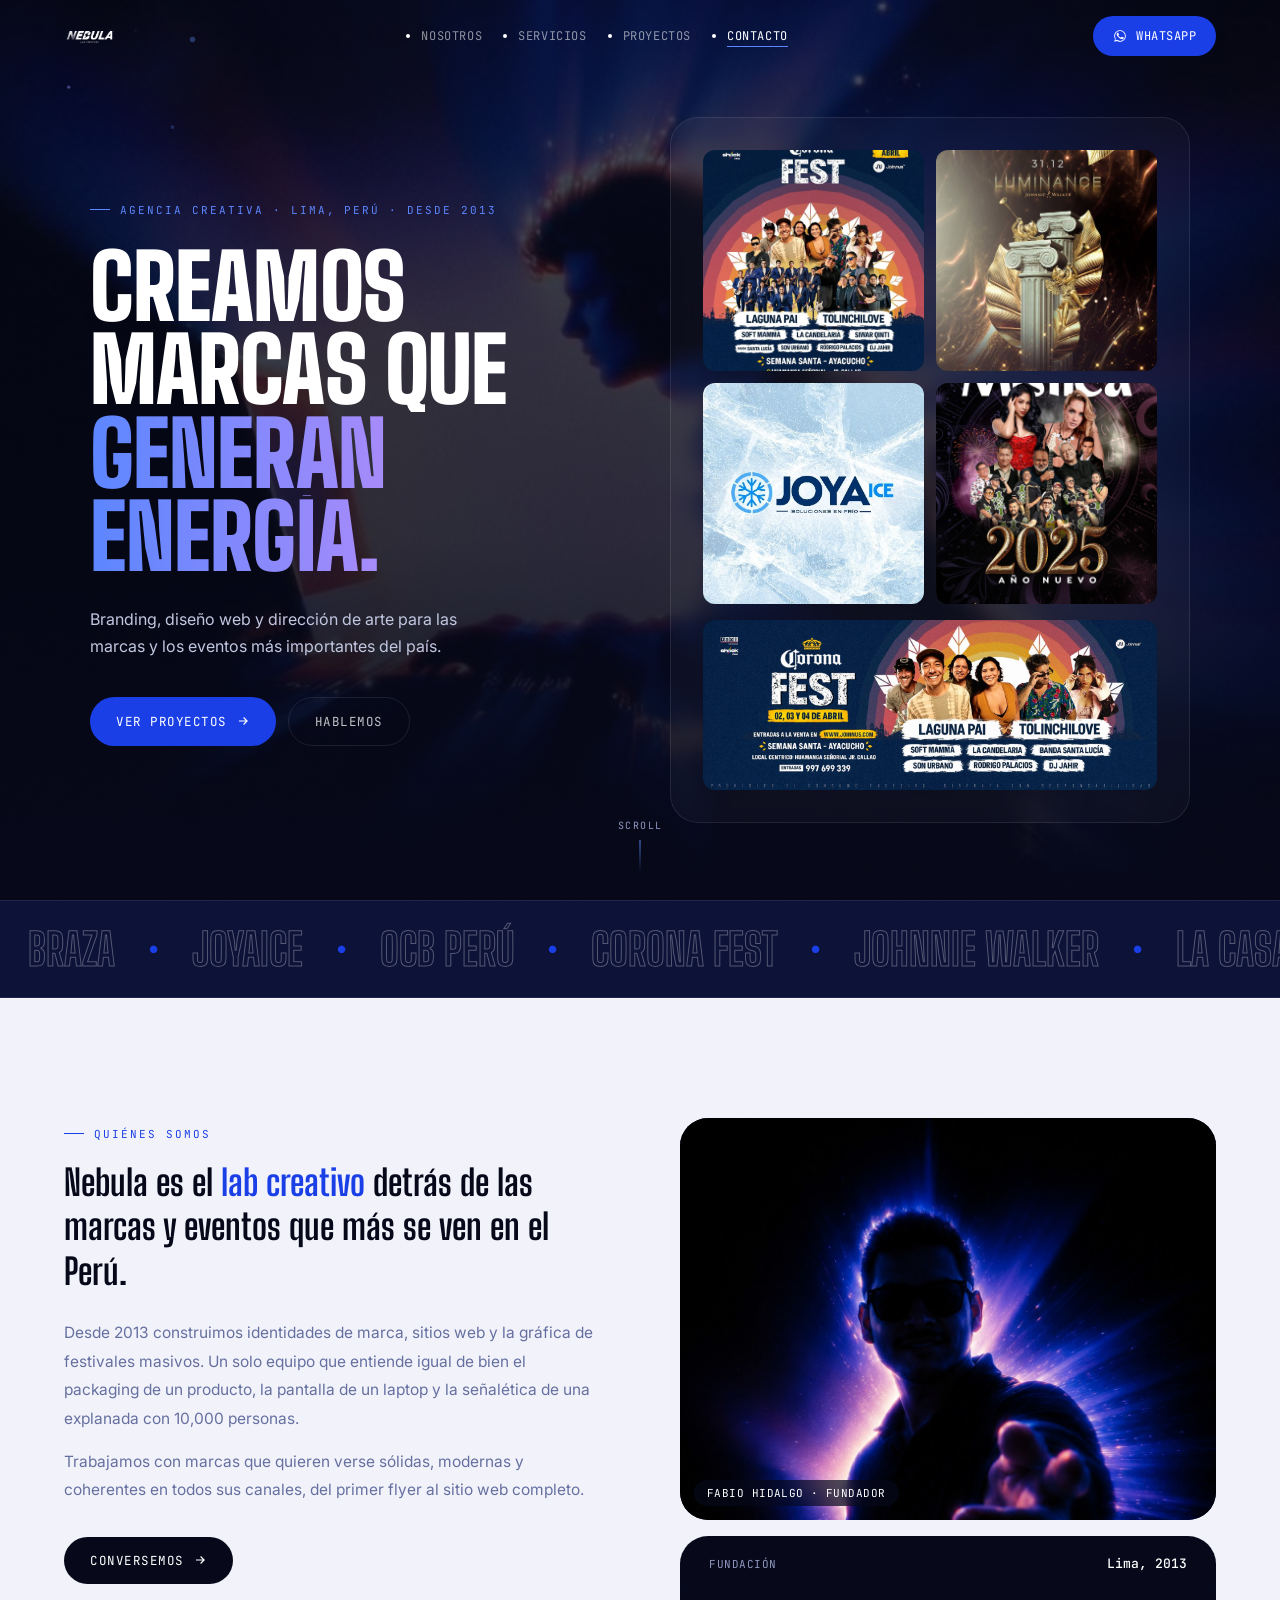
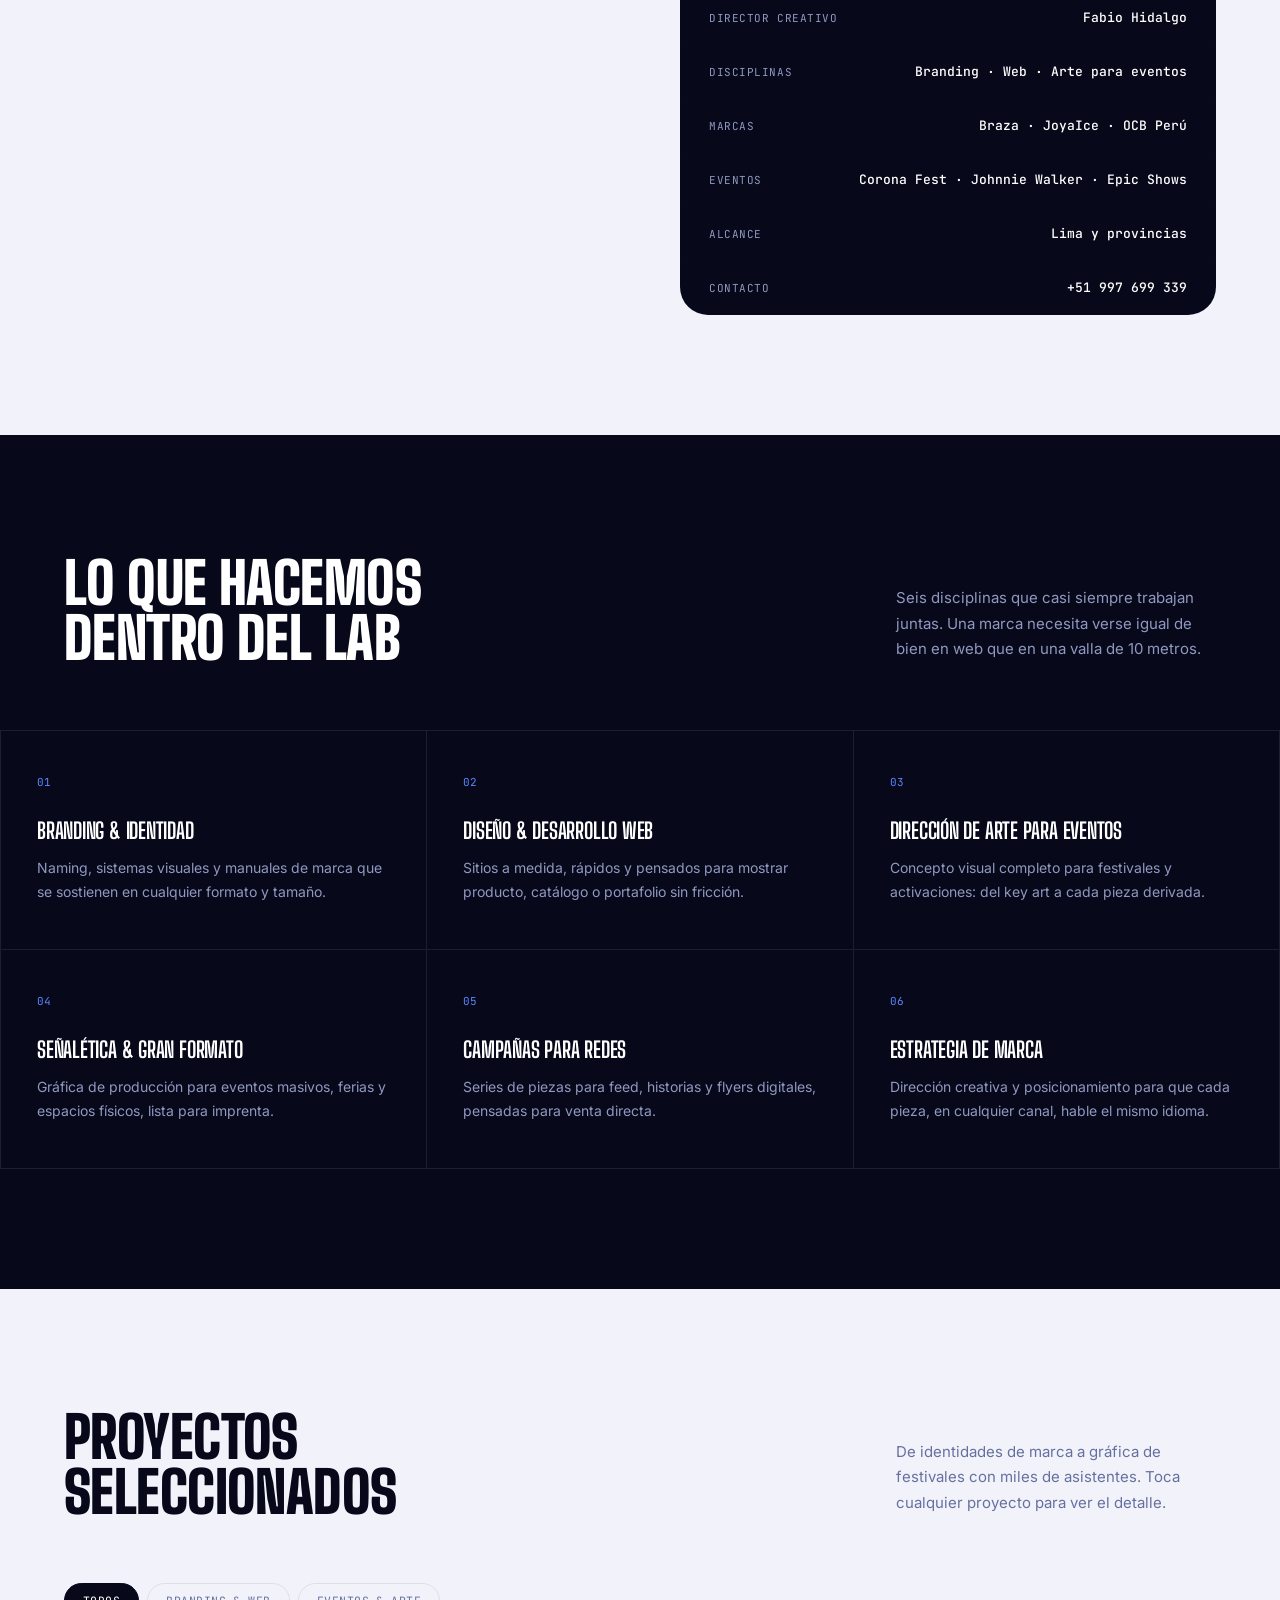
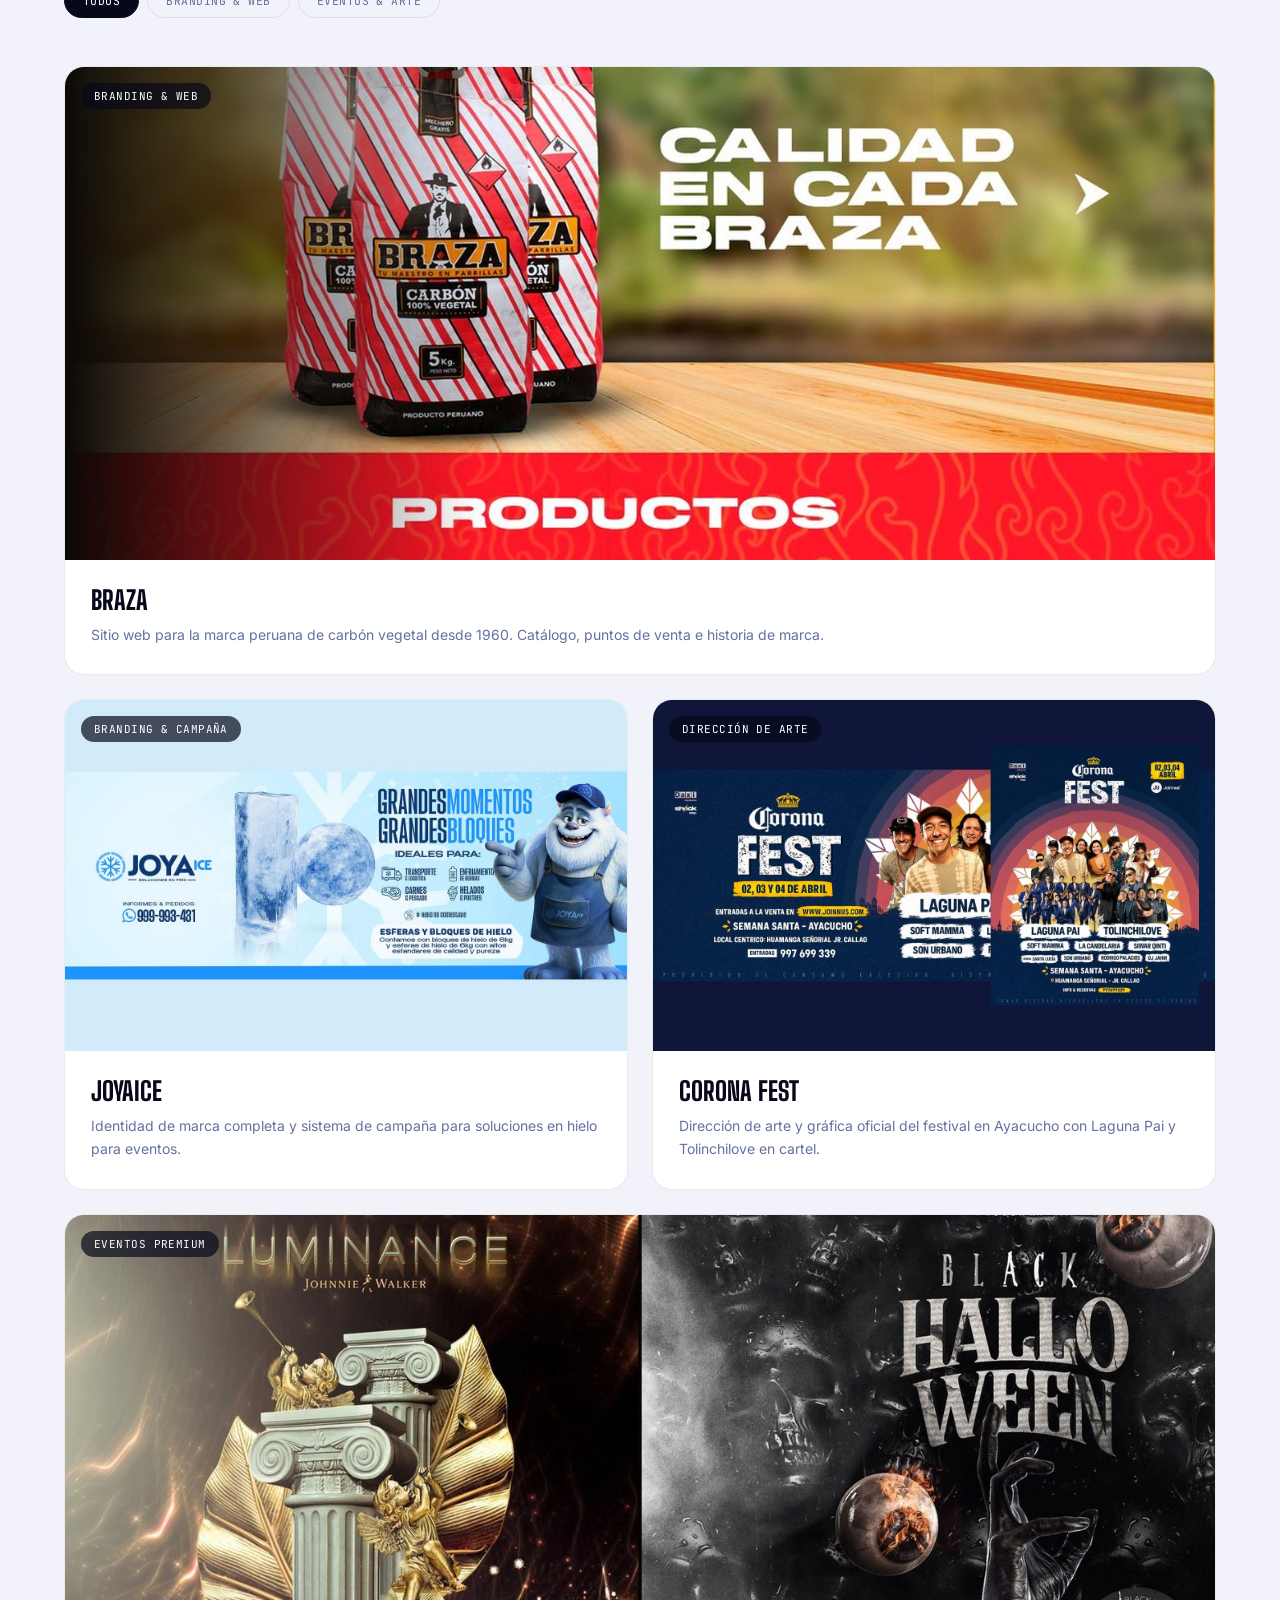
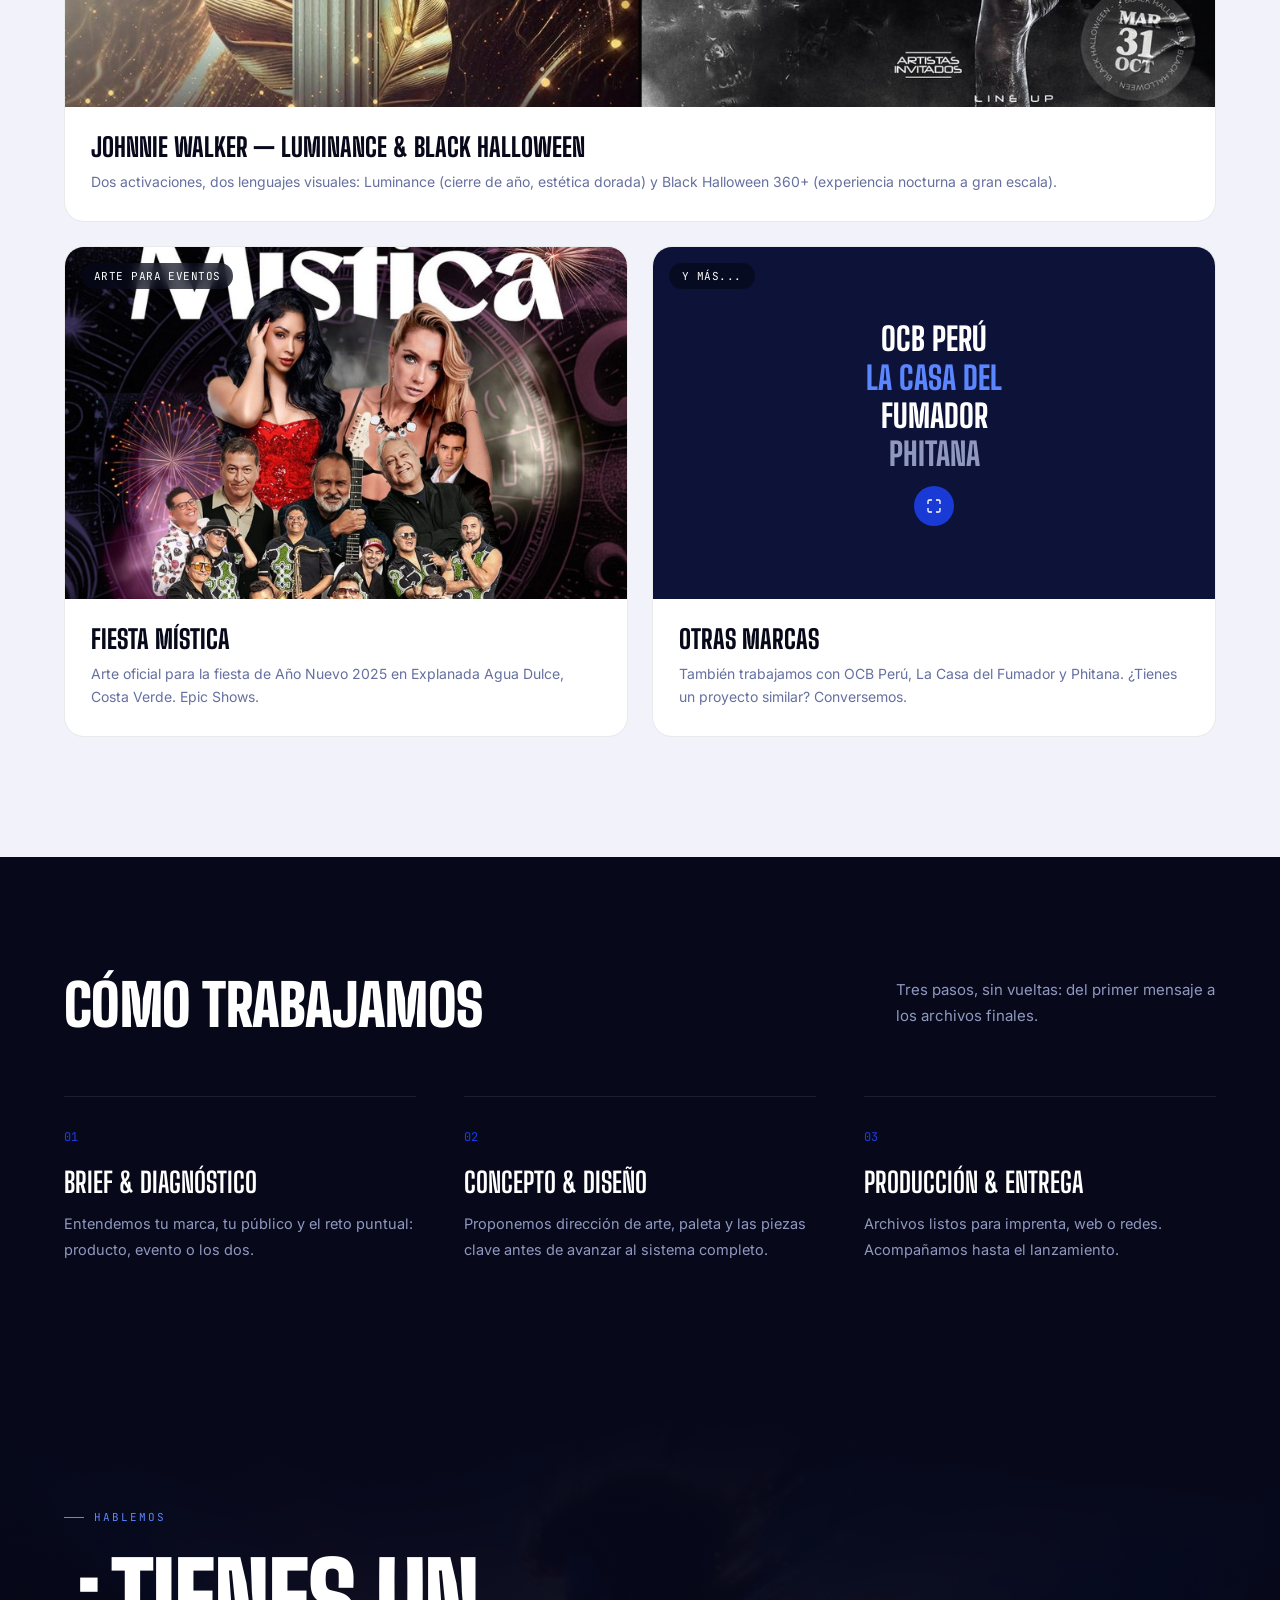
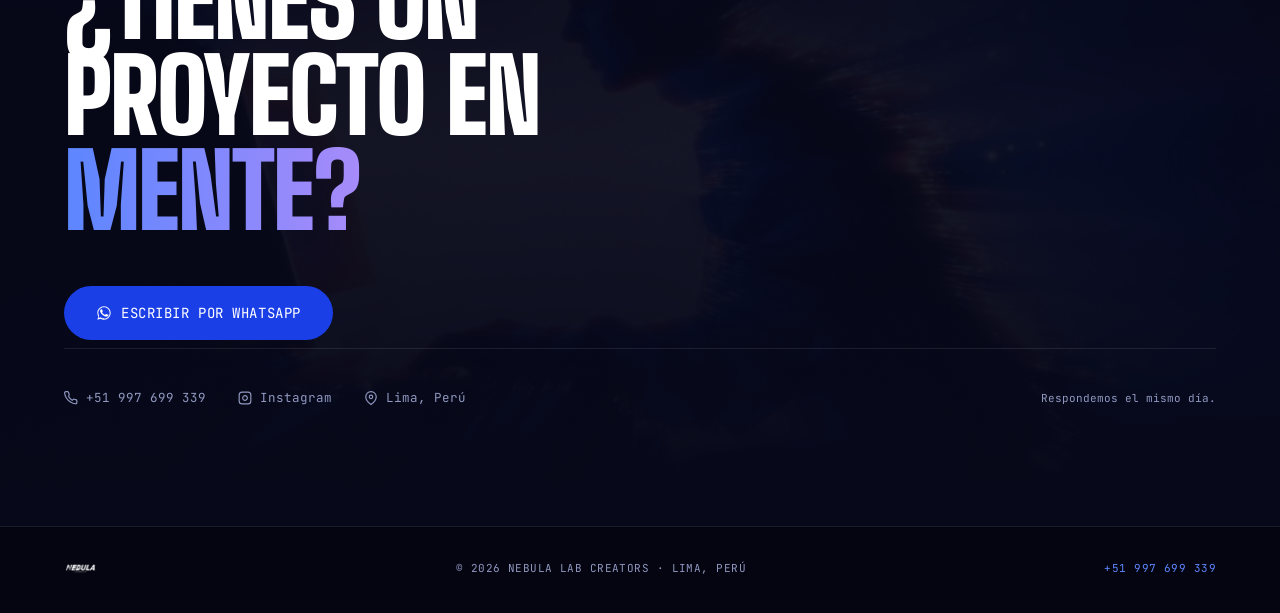
==== commit 12f1e88e: "Update index.html" ====
--- a/index.html
+++ b/index.html
@@ -3,7 +3,7 @@
 <head>
 <meta charset="UTF-8">
 <meta name="viewport" content="width=device-width, initial-scale=1.0">
-<title>Nebula Lab Creators — Agencia Creativa · Lima, Perú</title>
+<title>Nebula Lab Creators — Agencia Creativa · Barranco, Lima Perú</title>
 <meta name="description" content="Nebula Lab Creators: agencia creativa peruana desde 2013. Branding, diseño web, dirección de arte para eventos masivos y señalética. Lima, Perú.">
 <link rel="icon" href="data:image/svg+xml,%3Csvg xmlns='http://www.w3.org/2000/svg' viewBox='0 0 100 100'%3E%3Crect width='100' height='100' rx='20' fill='%2307091A'/%3E%3Cpath d='M58 18 L30 56 L48 56 L42 84 L74 42 L54 42 Z' fill='%231B3FE6'/%3E%3C/svg%3E">
 <meta property="og:title" content="Nebula Lab Creators — Agencia Creativa en Lima, Perú">
